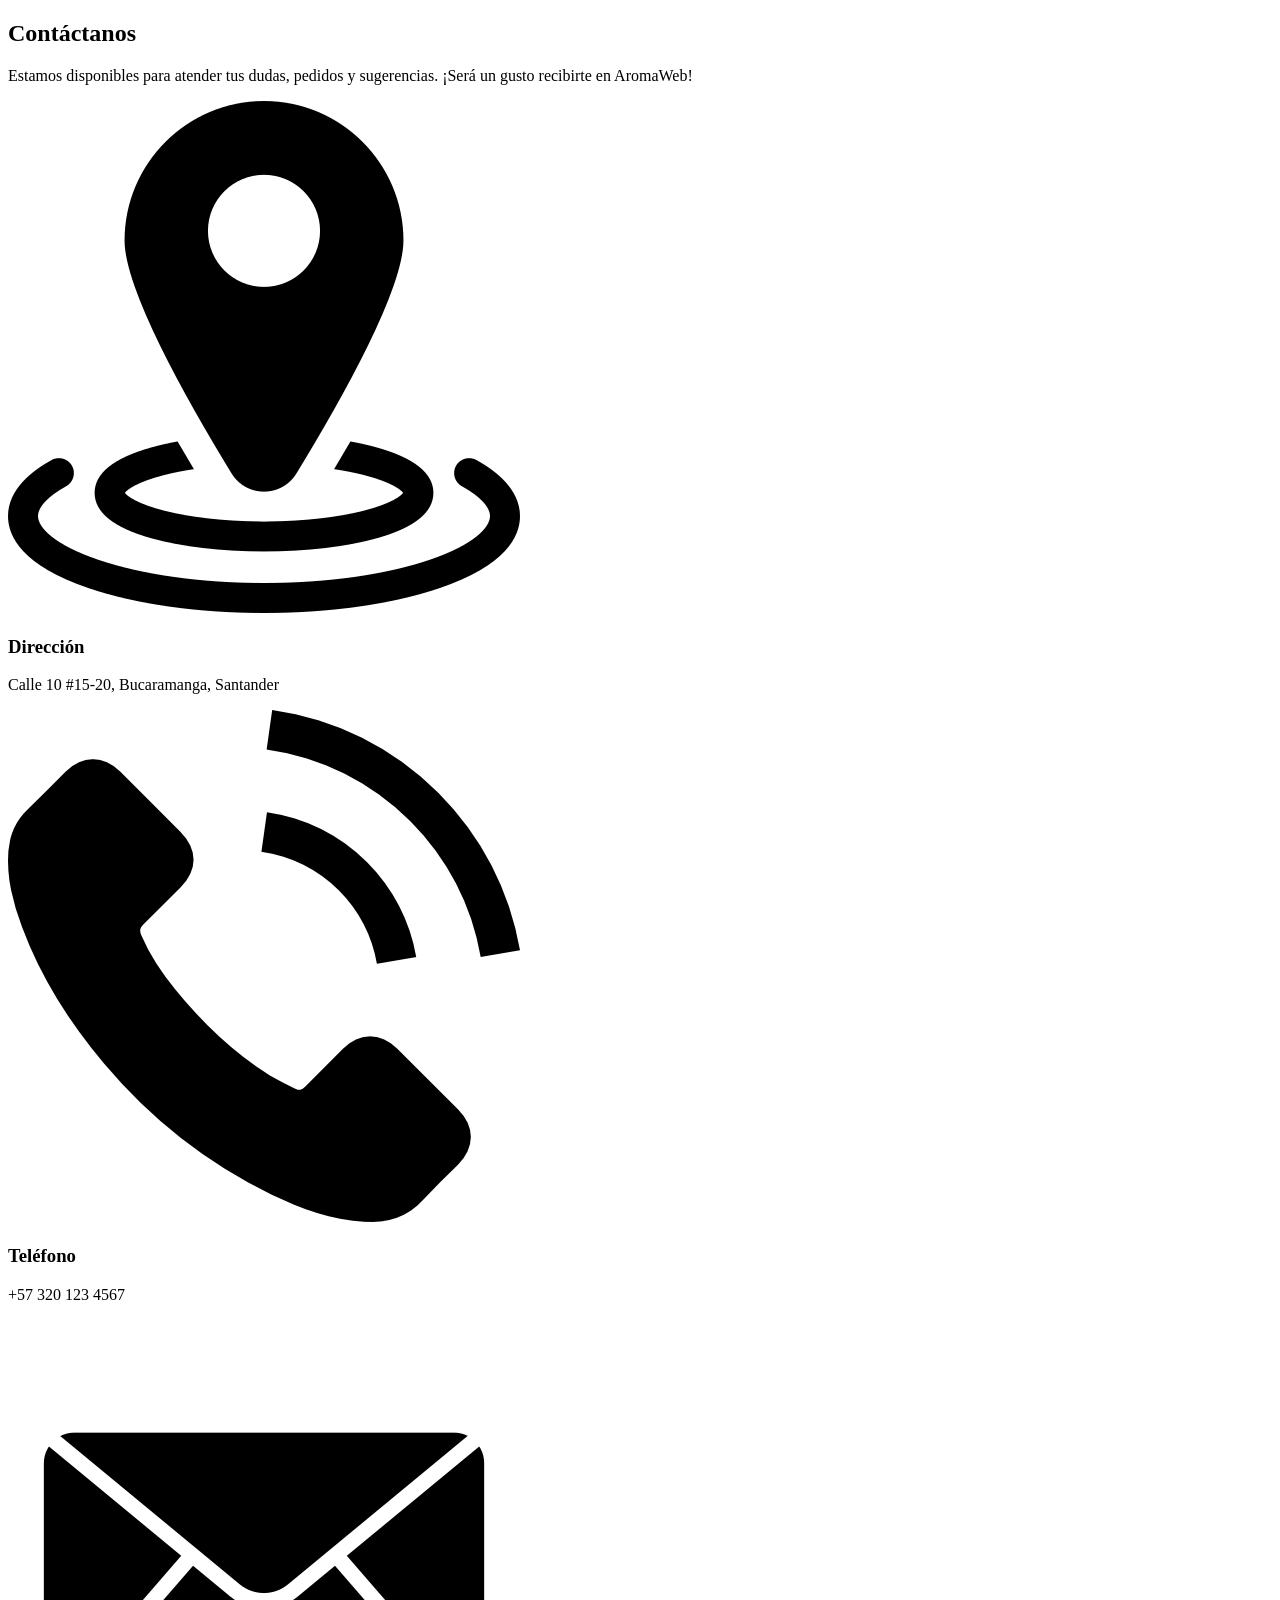
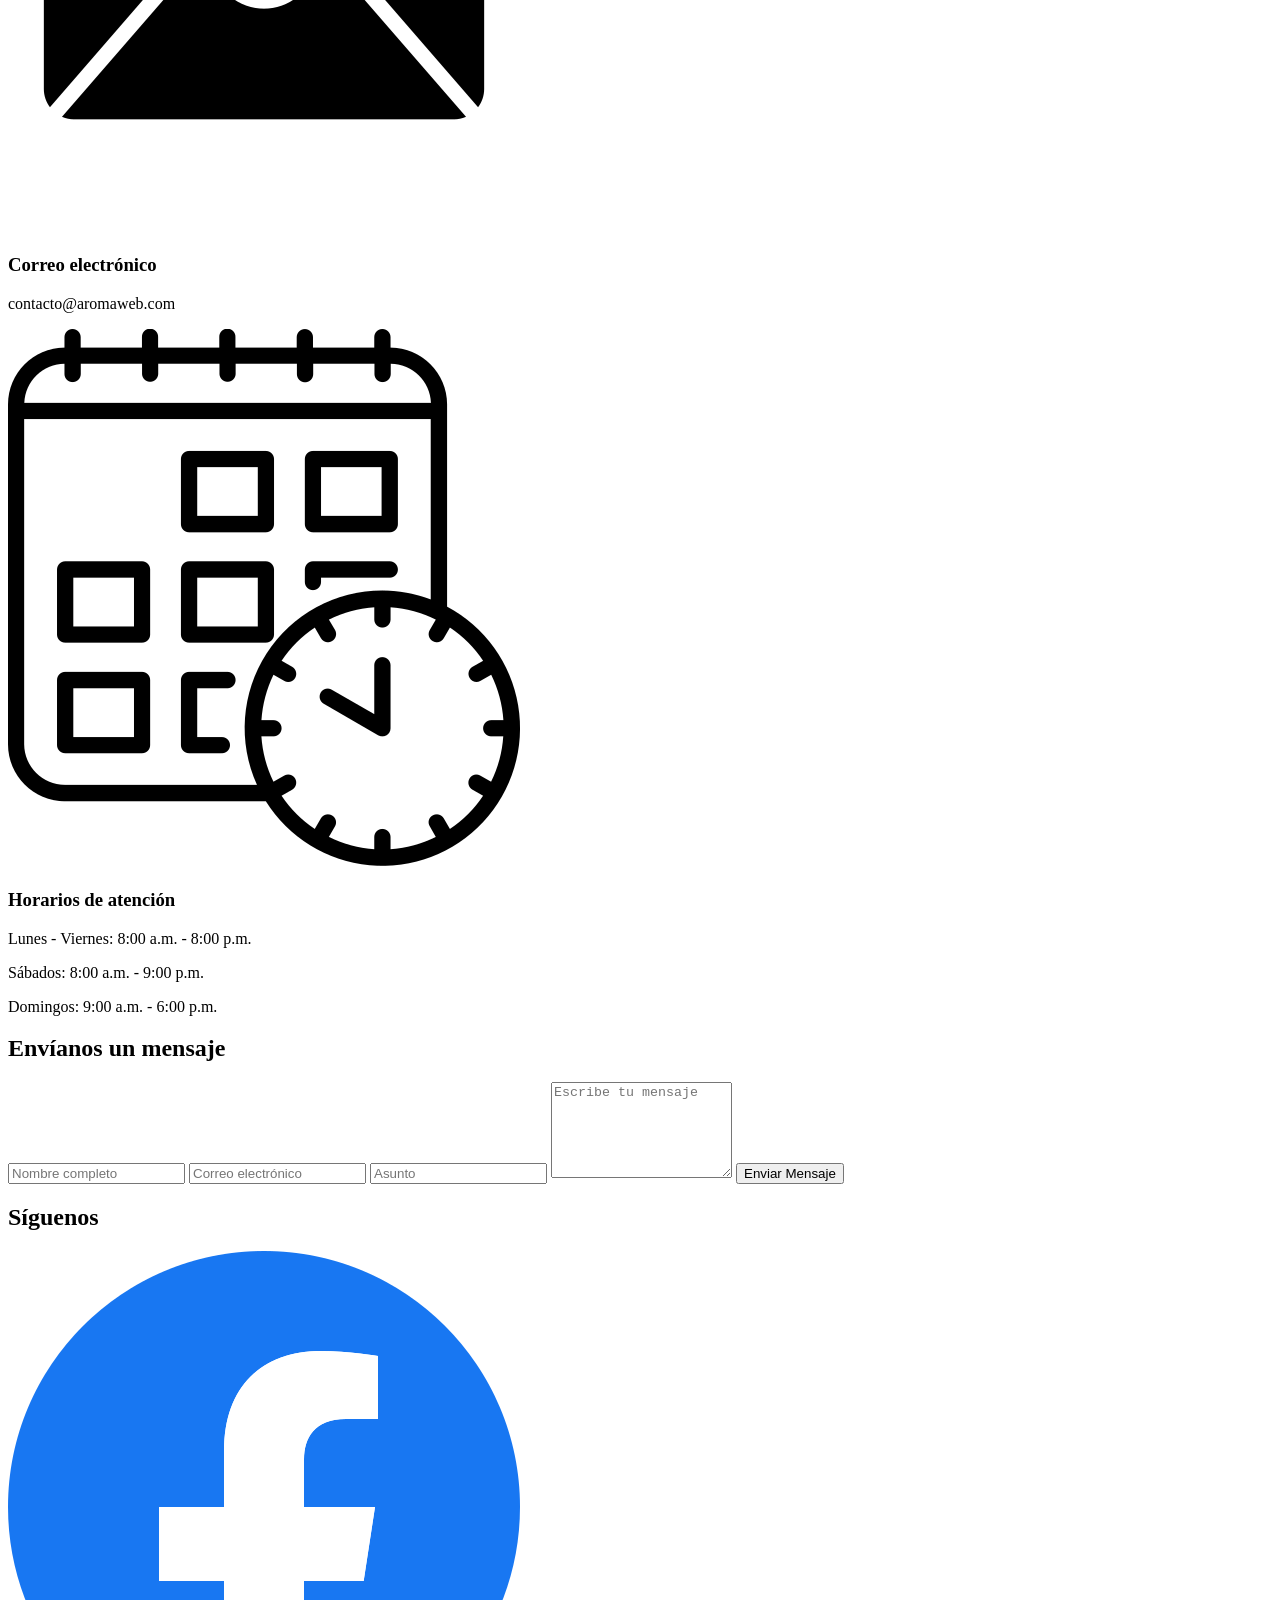
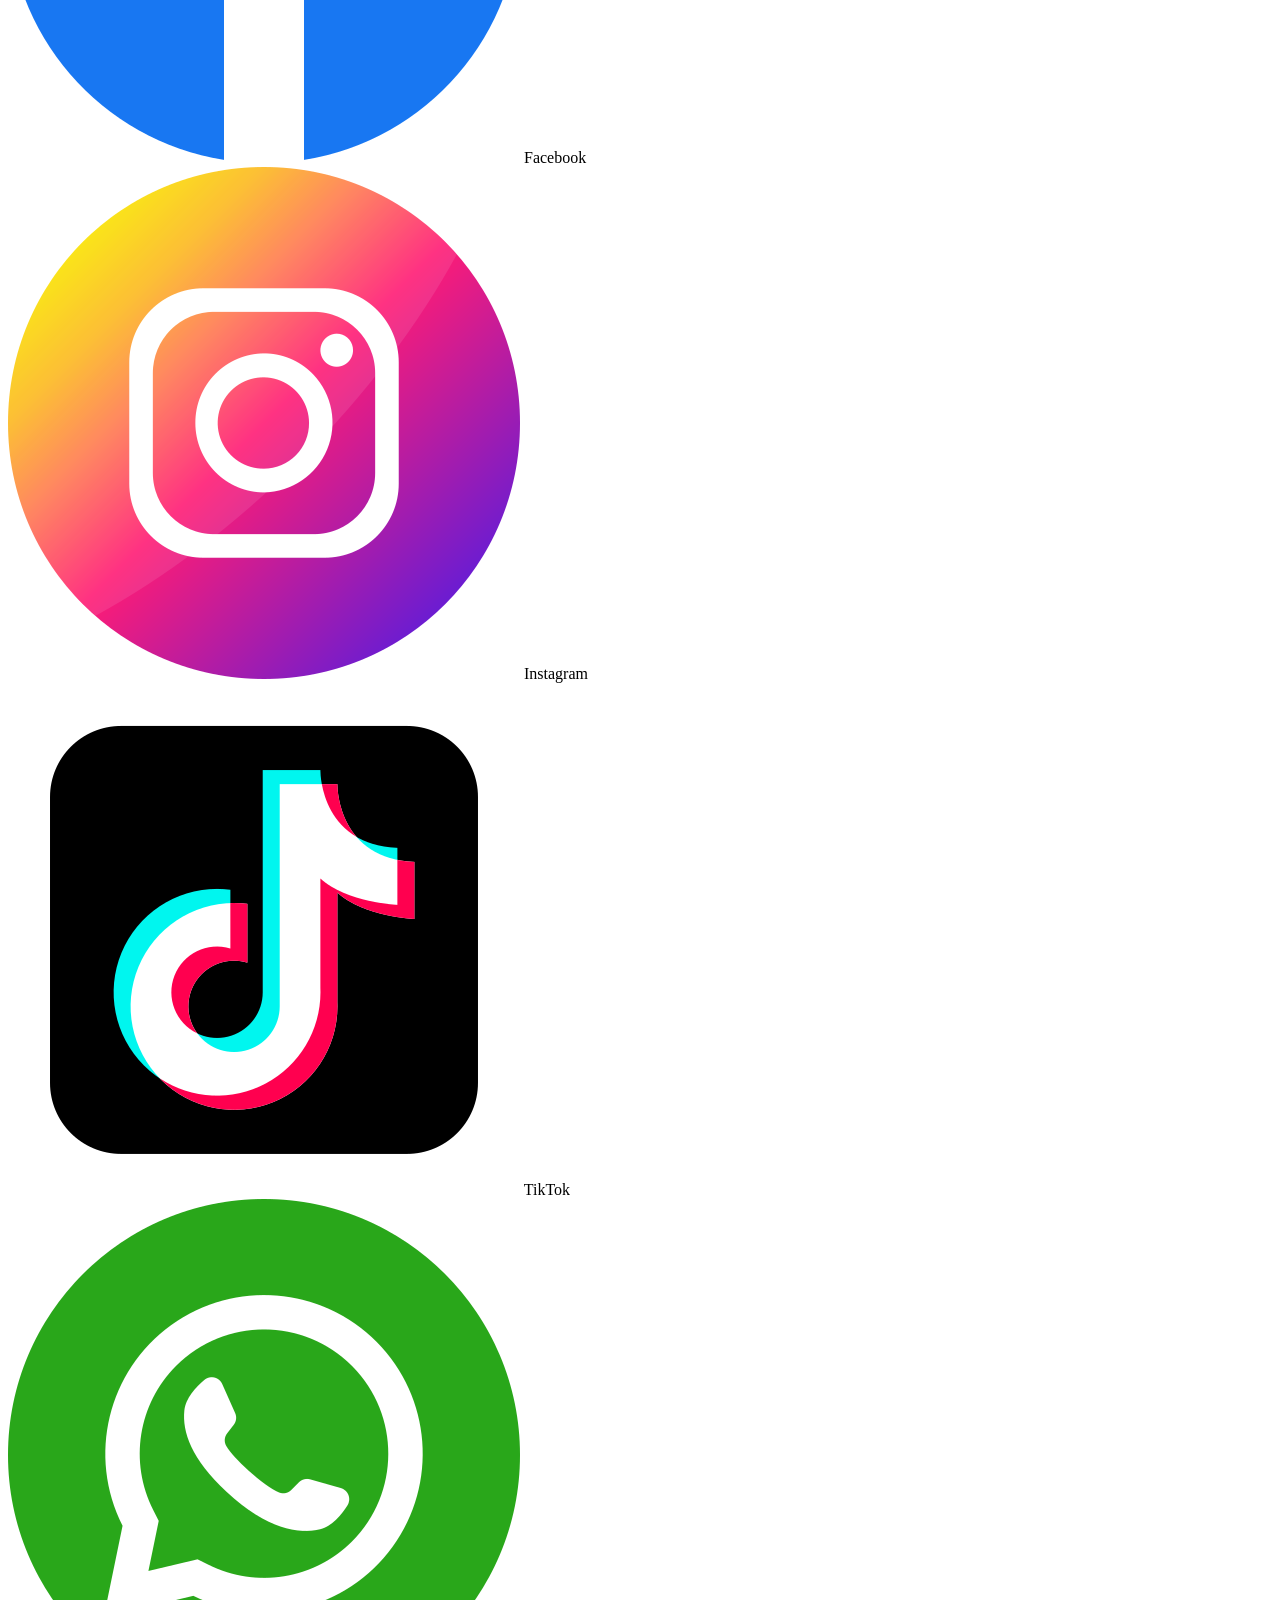
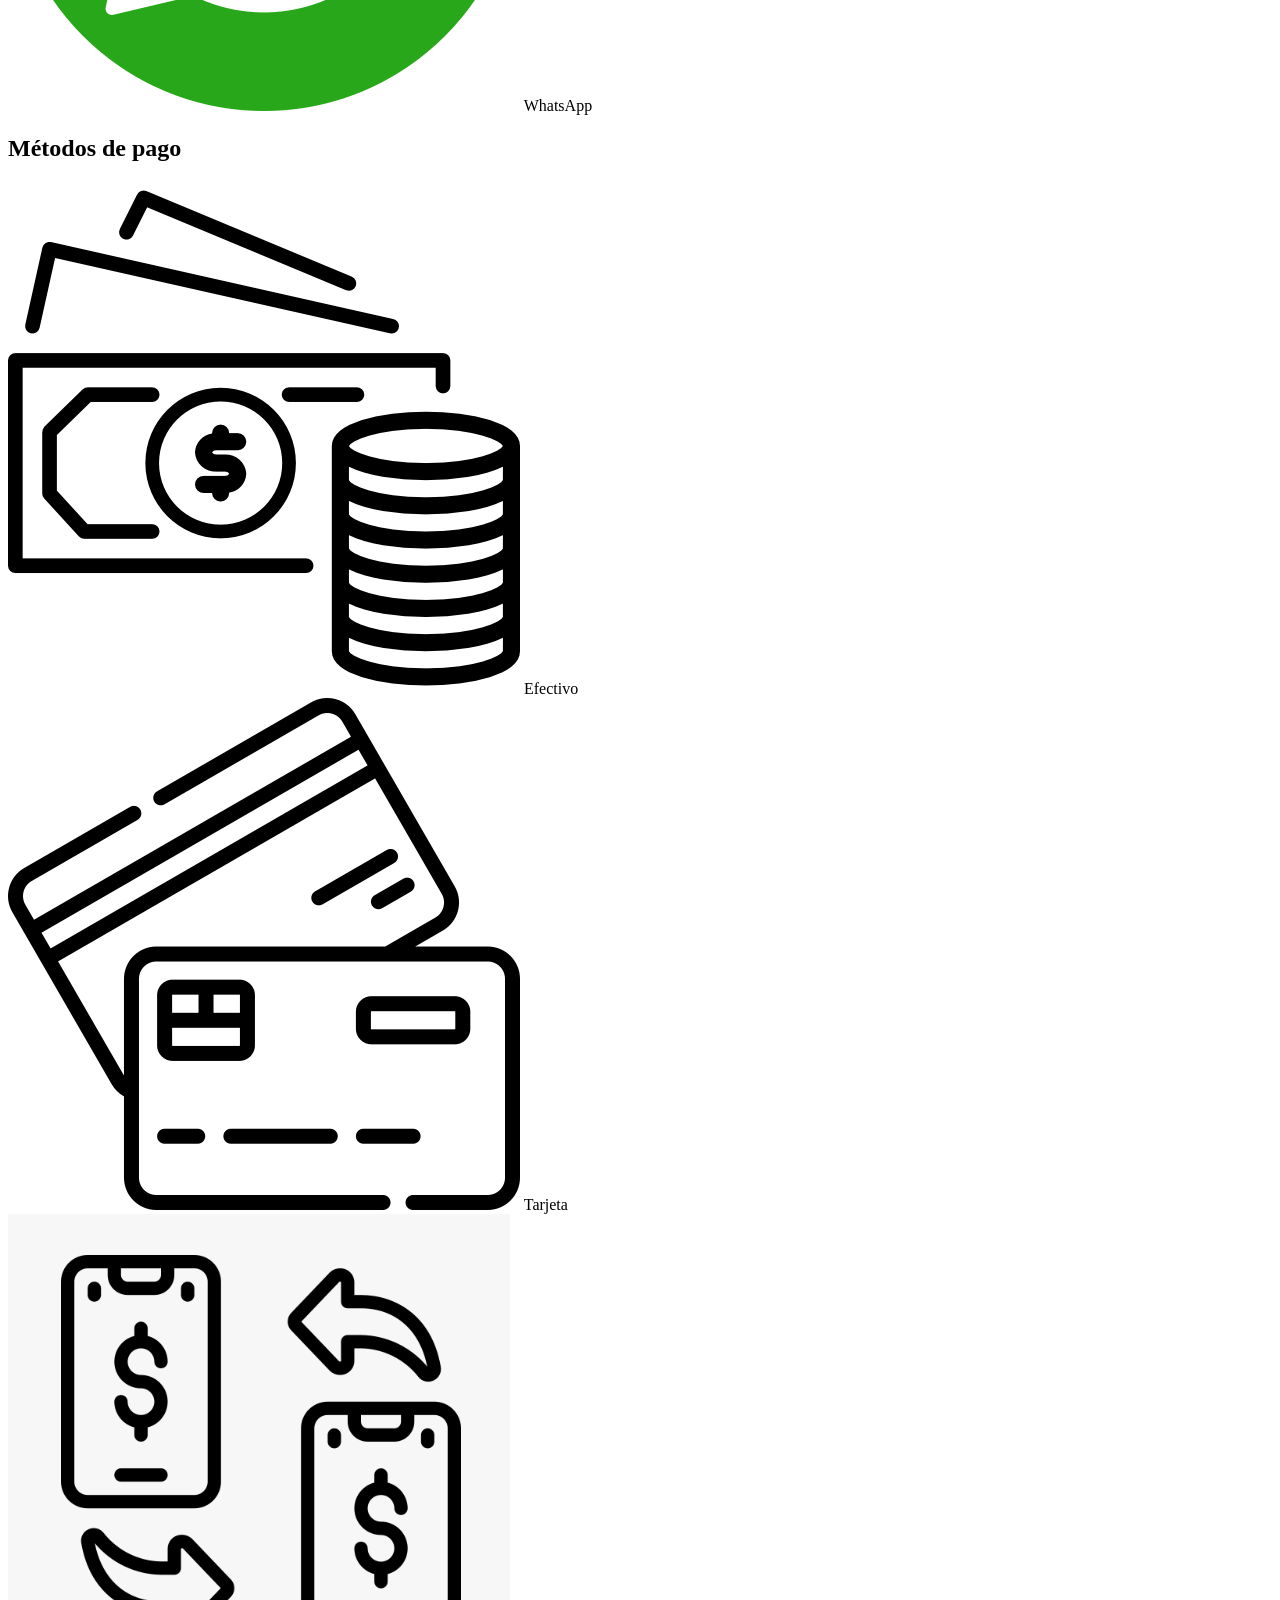
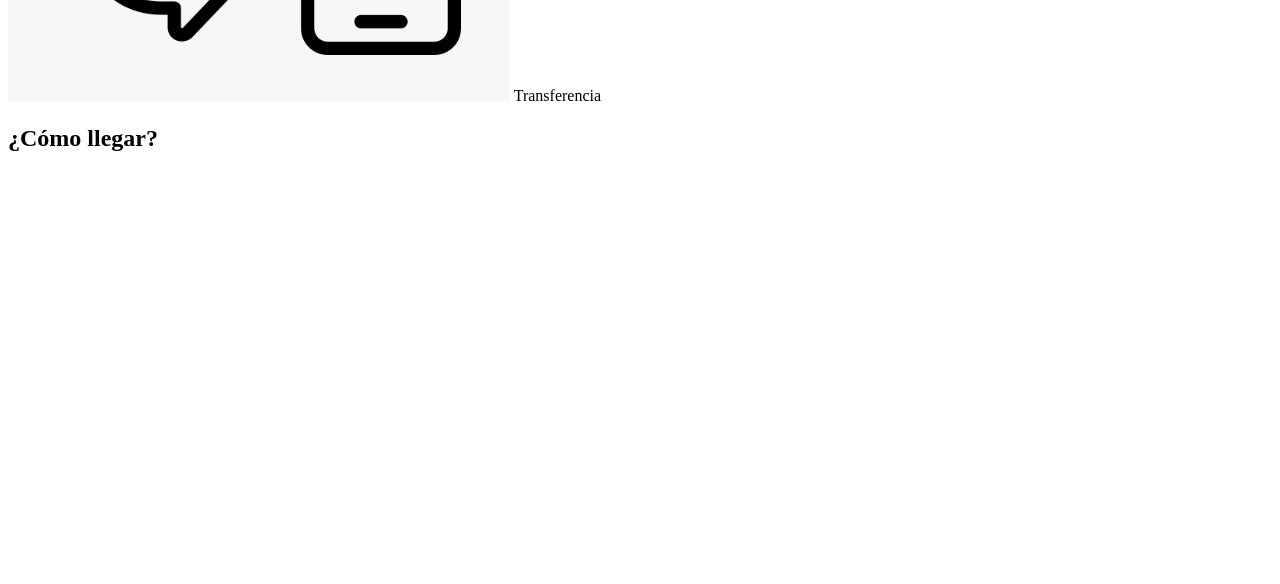
==== components/contactos.html @ 3e01d915 "Crear estructura HTML de la página de contactos" ====
<!DOCTYPE html>
<html lang="es">
<head>
    <meta charset="UTF-8">
    <meta name="viewport" content="width=device-width, initial-scale=1.0">
    <title>AromaWeb</title>
</head>
<body>
    <section class="contacto">

        <div class="titulo-contacto">
            <h1>Contáctanos</h1>
            <p>
                Estamos disponibles para atender tus dudas, pedidos y sugerencias.
                ¡Será un gusto recibirte en AromaWeb!
            </p>
        </div>

        <div class="contenedor-contacto">
            <div class="informacion">
                <div class="card-contacto">
                    <img src="../img/ubicacion.png" alt="Ubicación">
                    <div>
                        <h3>Dirección</h3>
                        <p>Calle 10 #15-20, Bucaramanga, Santander</p>
                    </div>
                </div>
                <div class="card-contacto">
                    <img src="../img/telefono.png" alt="Teléfono">
                    <div>
                        <h3>Teléfono</h3>
                        <p>+57 320 123 4567</p>
                    </div>
                </div>
                <div class="card-contacto">
                    <img src="../img/correo.png" alt="Correo">
                    <div>
                        <h3>Correo electrónico</h3>
                        <p>contacto@aromaweb.com</p>
                    </div>
                </div>
                <div class="card-contacto">
                    <img src="../img/horario.png" alt="Horario">

                    <div>
                        <h3>Horarios de atención</h3>
                        <p>Lunes - Viernes: 8:00 a.m. - 8:00 p.m.</p>
                        <p>Sábados: 8:00 a.m. - 9:00 p.m.</p>
                        <p>Domingos: 9:00 a.m. - 6:00 p.m.</p>
                    </div>
                </div>
            </div>
            <div class="formulario">
                <h2>Envíanos un mensaje</h2>
                <form>
                    <input type="text" placeholder="Nombre completo">
                    <input type="email" placeholder="Correo electrónico">
                    <input type="text" placeholder="Asunto">
                    <textarea rows="6" placeholder="Escribe tu mensaje"></textarea>
                    <button type="submit">Enviar Mensaje</button>
                </form>
            </div>
        </div>

    </section>

    <section class="extras">

        <div class="redes">
            <h2>Síguenos</h2>
            <div class="red-social">
                <img src="../img/facebook.png" alt="">
                <span>Facebook</span>
            </div>
            <div class="red-social">
                <img src="../img/instagram.png" alt="">
                <span>Instagram</span>
            </div>
            <div class="red-social">
                <img src="../img/tiktok.png" alt="">
                <span>TikTok</span>
            </div>

            <div class="red-social">
                <img src="../img/whatsapp.png" alt="">
                <span>WhatsApp</span>
            </div>
        </div>

        <div class="pagos">
            <h2>Métodos de pago</h2>
            <div class="metodo">
                <img src="../img/efectivo.png" alt="">
                <span>Efectivo</span>
            </div>
            <div class="metodo">
                <img src="../img/tarjeta.png" alt="">
                <span>Tarjeta</span>
            </div>
            <div class="metodo">
                <img src="../img/transferencia.png" alt="">
                <span>Transferencia</span>
            </div>
        </div>
    </section>

    <section class="mapa">
        <h2>¿Cómo llegar?</h2>
        <iframe
            src="https://www.google.com/maps/embed?pb="
            width="100%"
            height="400"
            style="border:0;"
            loading="lazy">
        </iframe>
    </section>
</body>
</html>
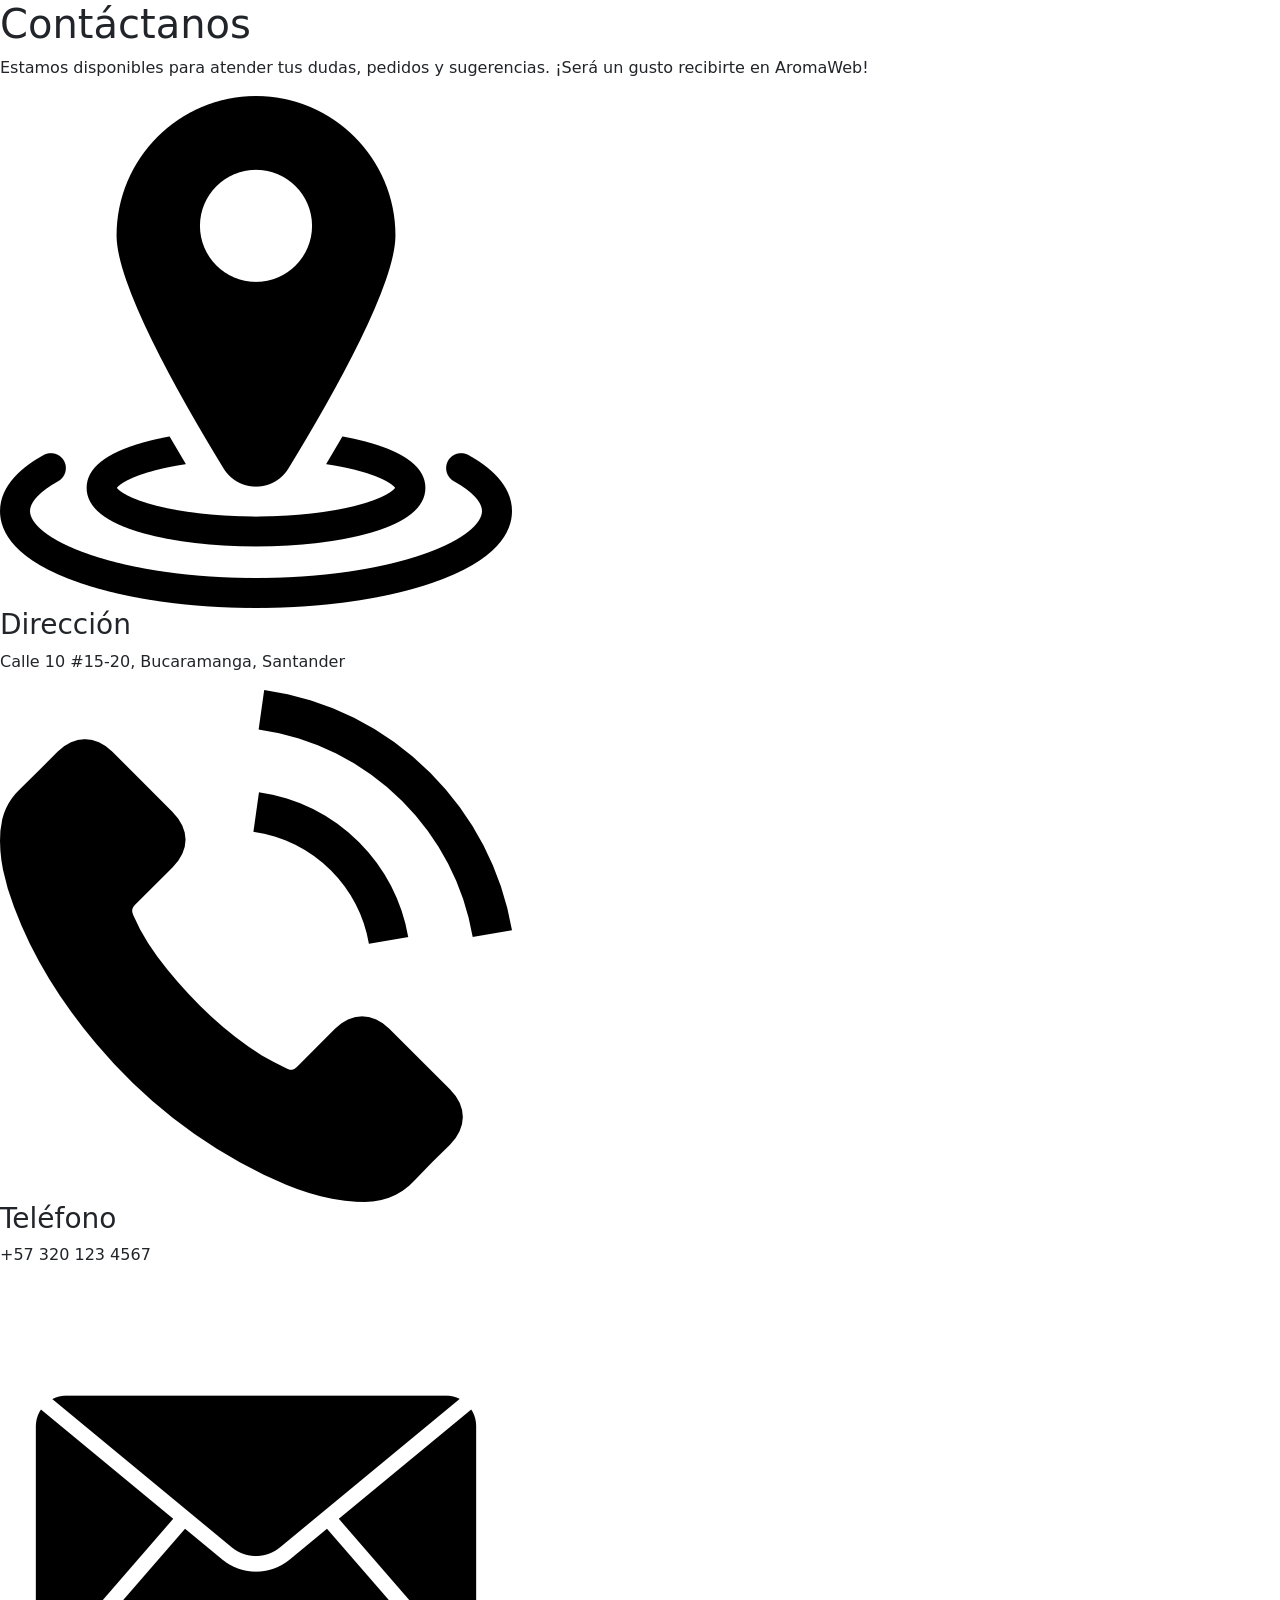
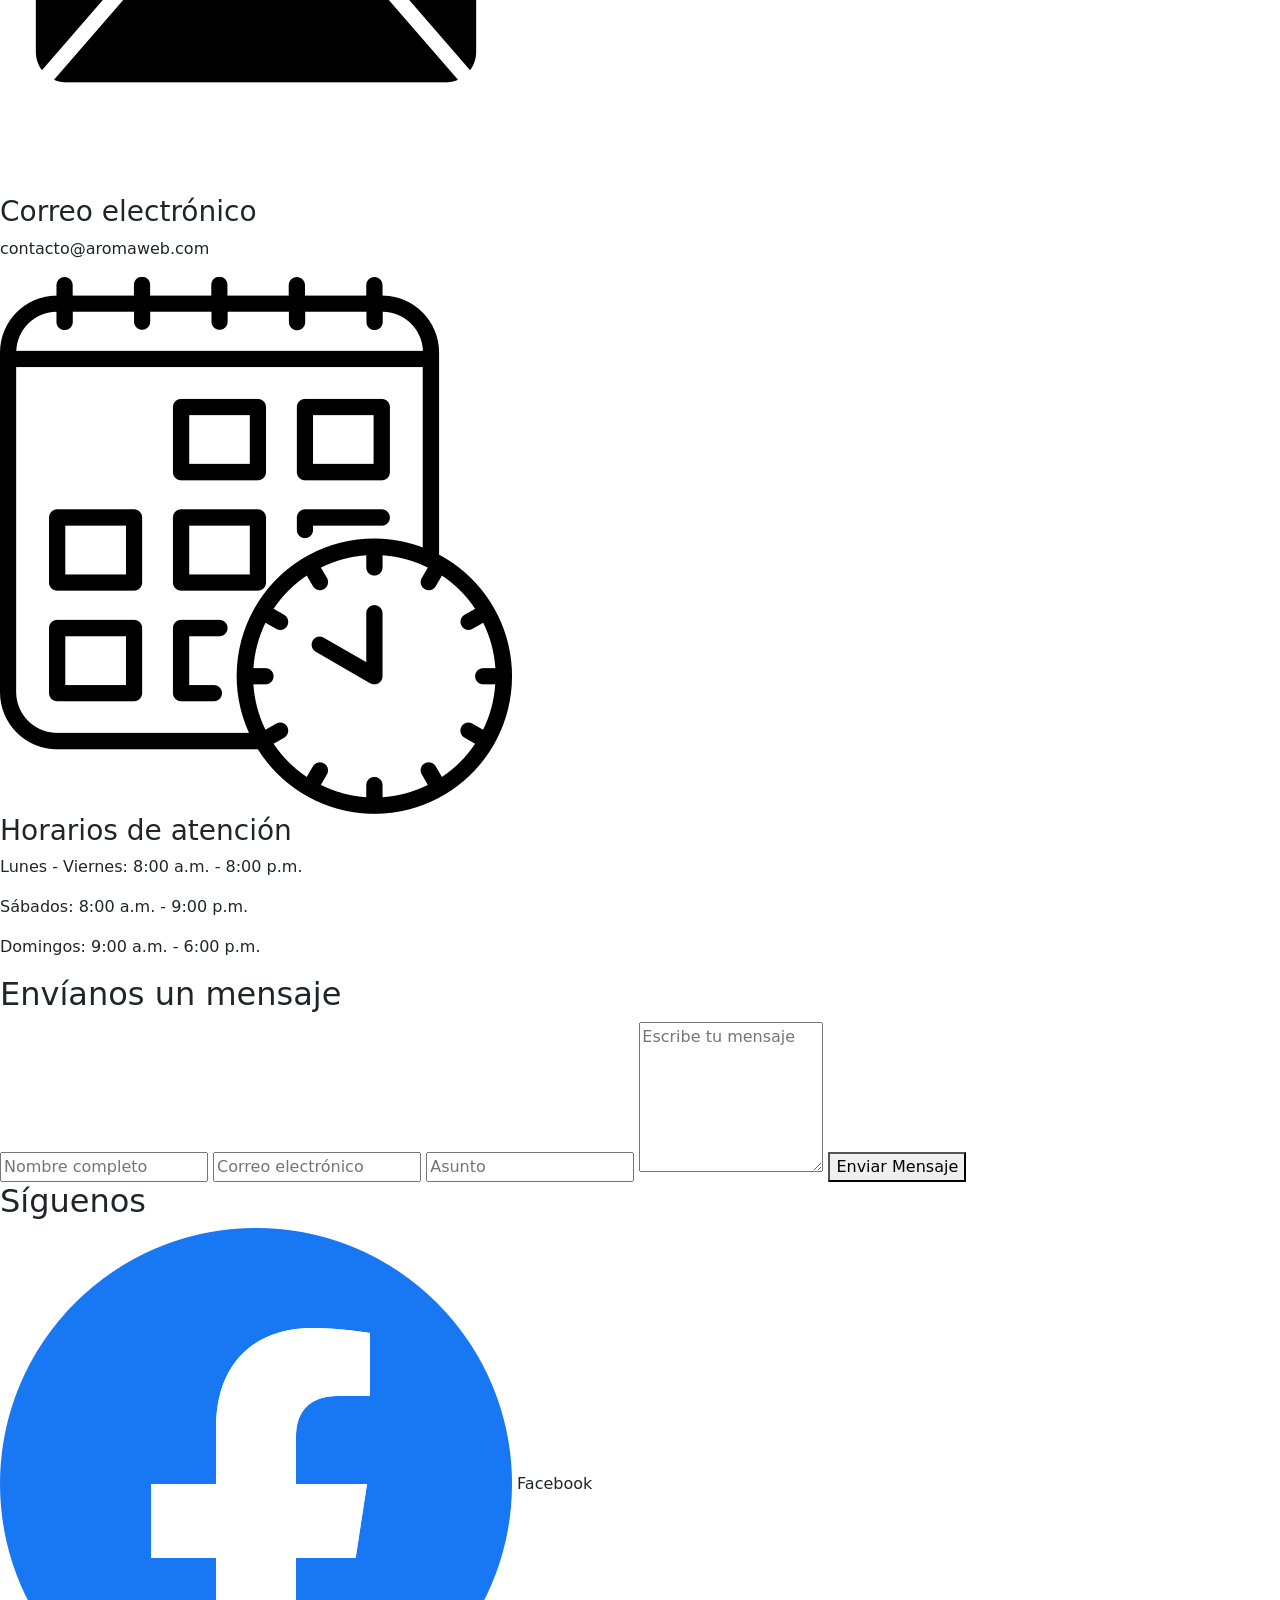
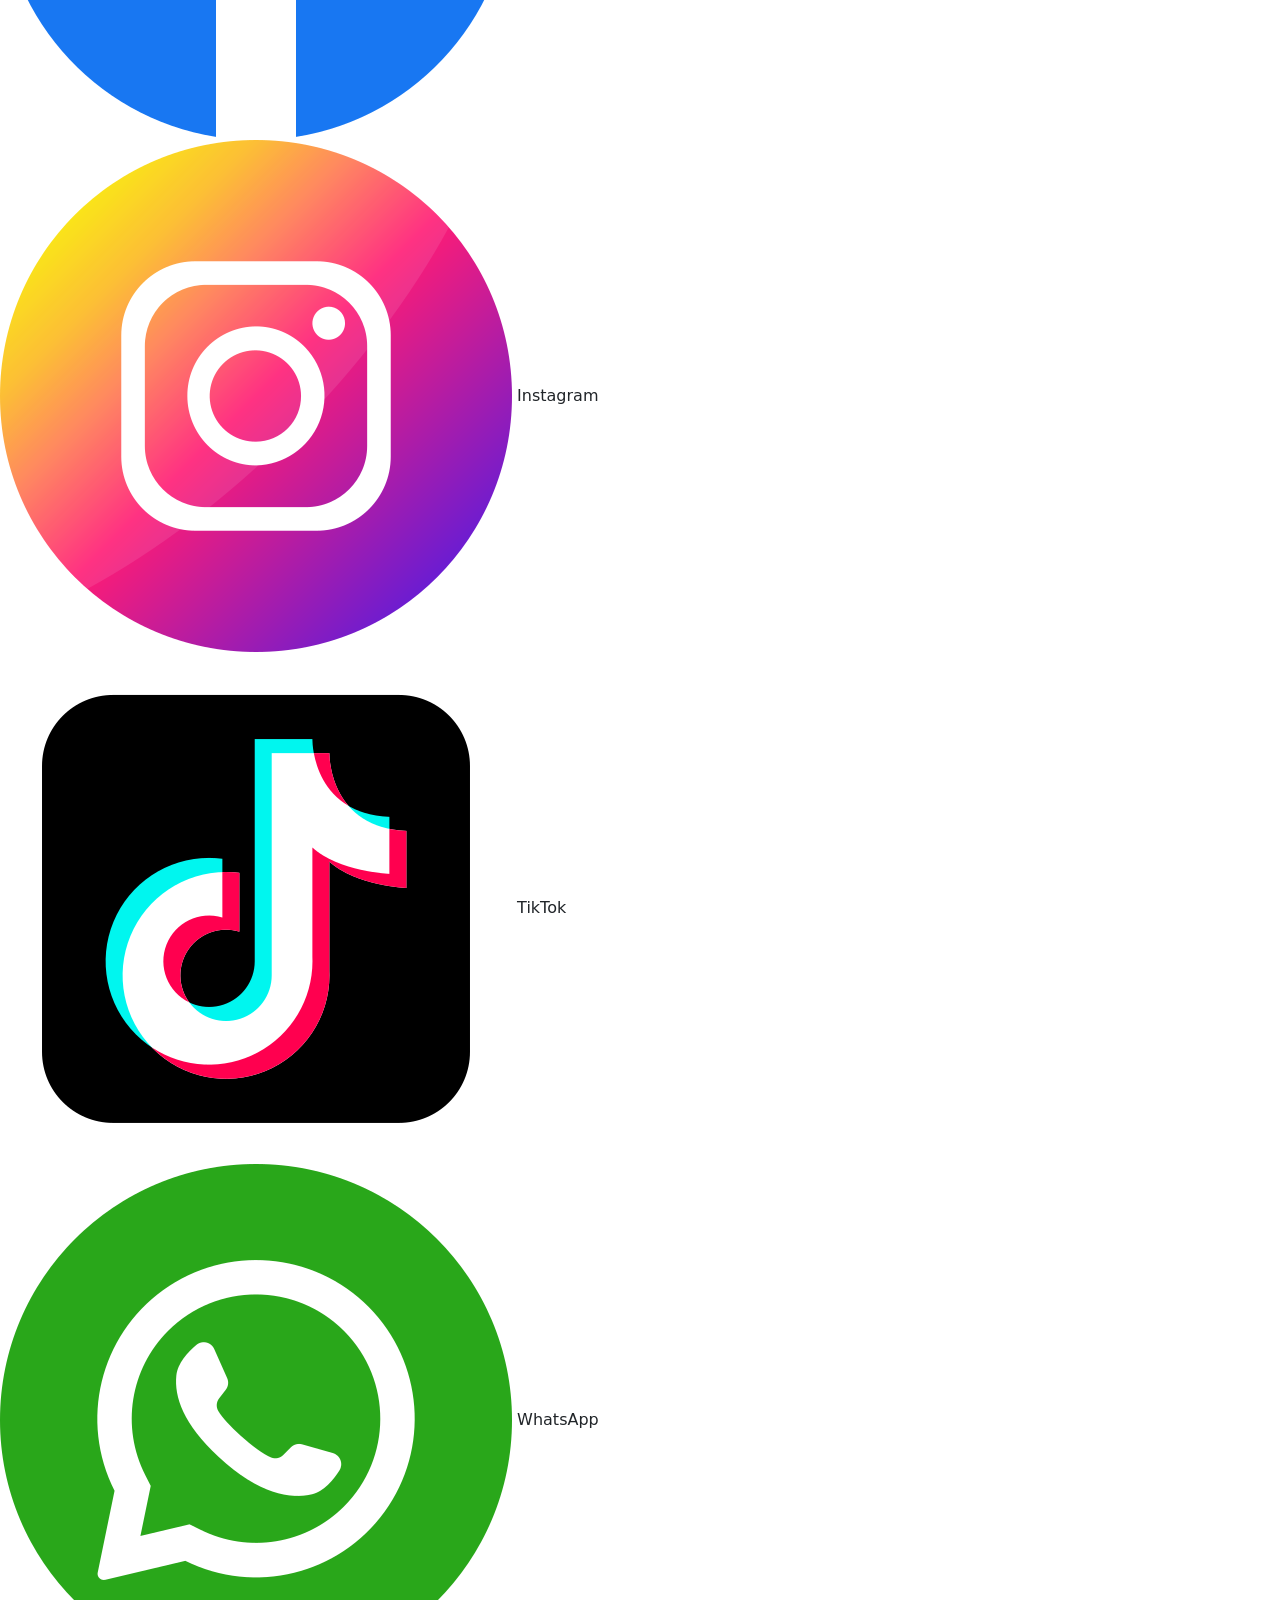
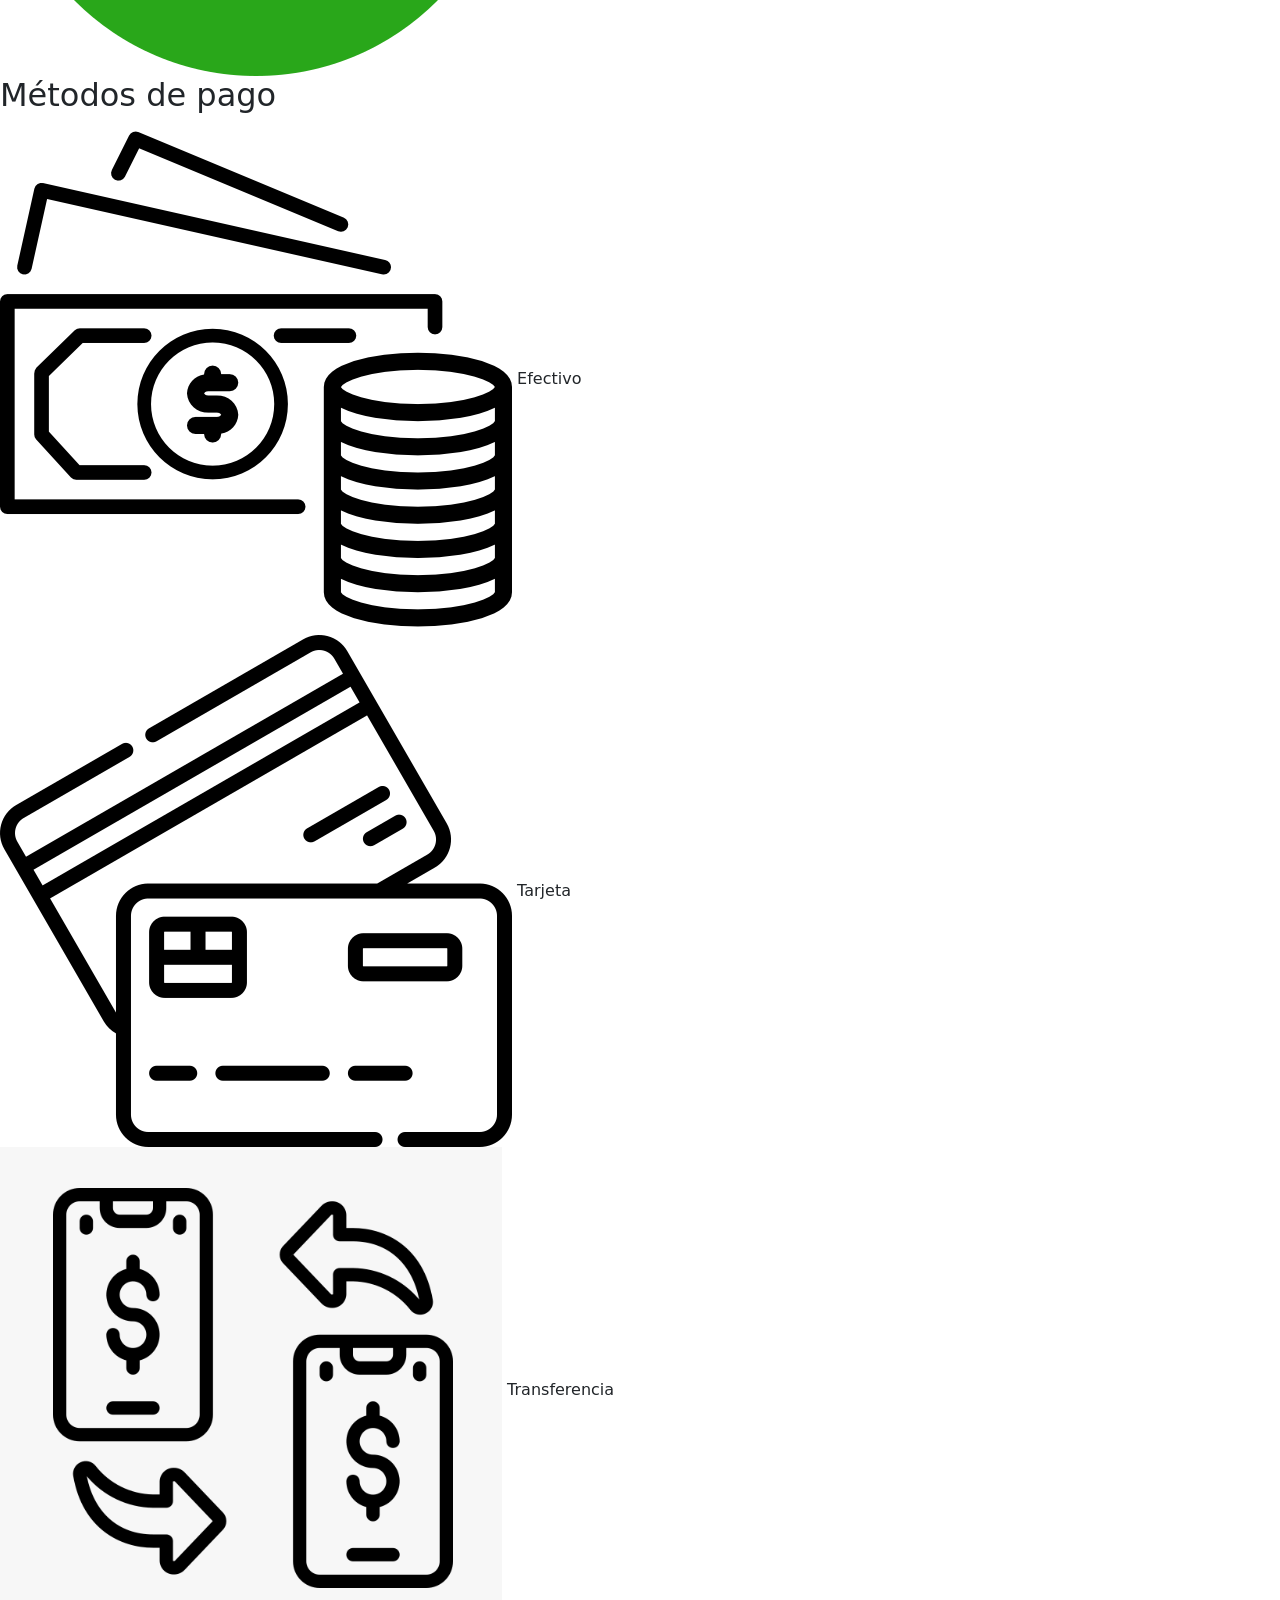
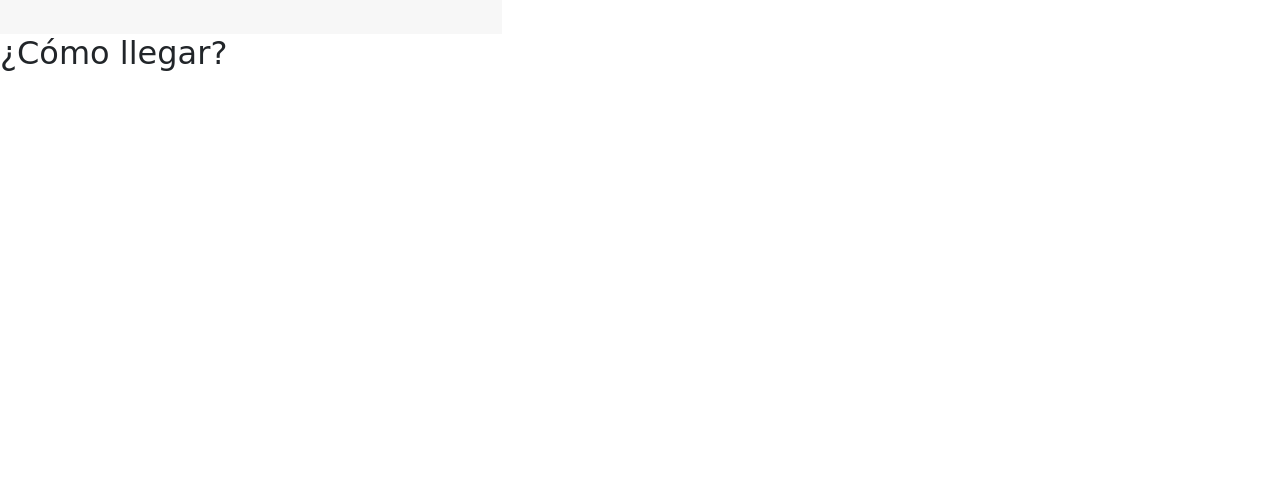
==== commit a95ace2e: "Enlazar Bootstrap y CSS con la página de contactos" ====
--- a/components/contactos.html
+++ b/components/contactos.html
@@ -4,6 +4,8 @@
     <meta charset="UTF-8">
     <meta name="viewport" content="width=device-width, initial-scale=1.0">
     <title>AromaWeb</title>
+    <link rel="stylesheet" href="../lib/bootstrap/css/bootstrap.min.css">
+    <link rel="stylesheet" href="../css/contactos.css">
 </head>
 <body>
     <section class="contacto">
@@ -114,5 +116,6 @@
             loading="lazy">
         </iframe>
     </section>
+    <script src="../lib/bootstrap/js/bootstrap.bundle.min.js"></script> 
 </body>
 </html>
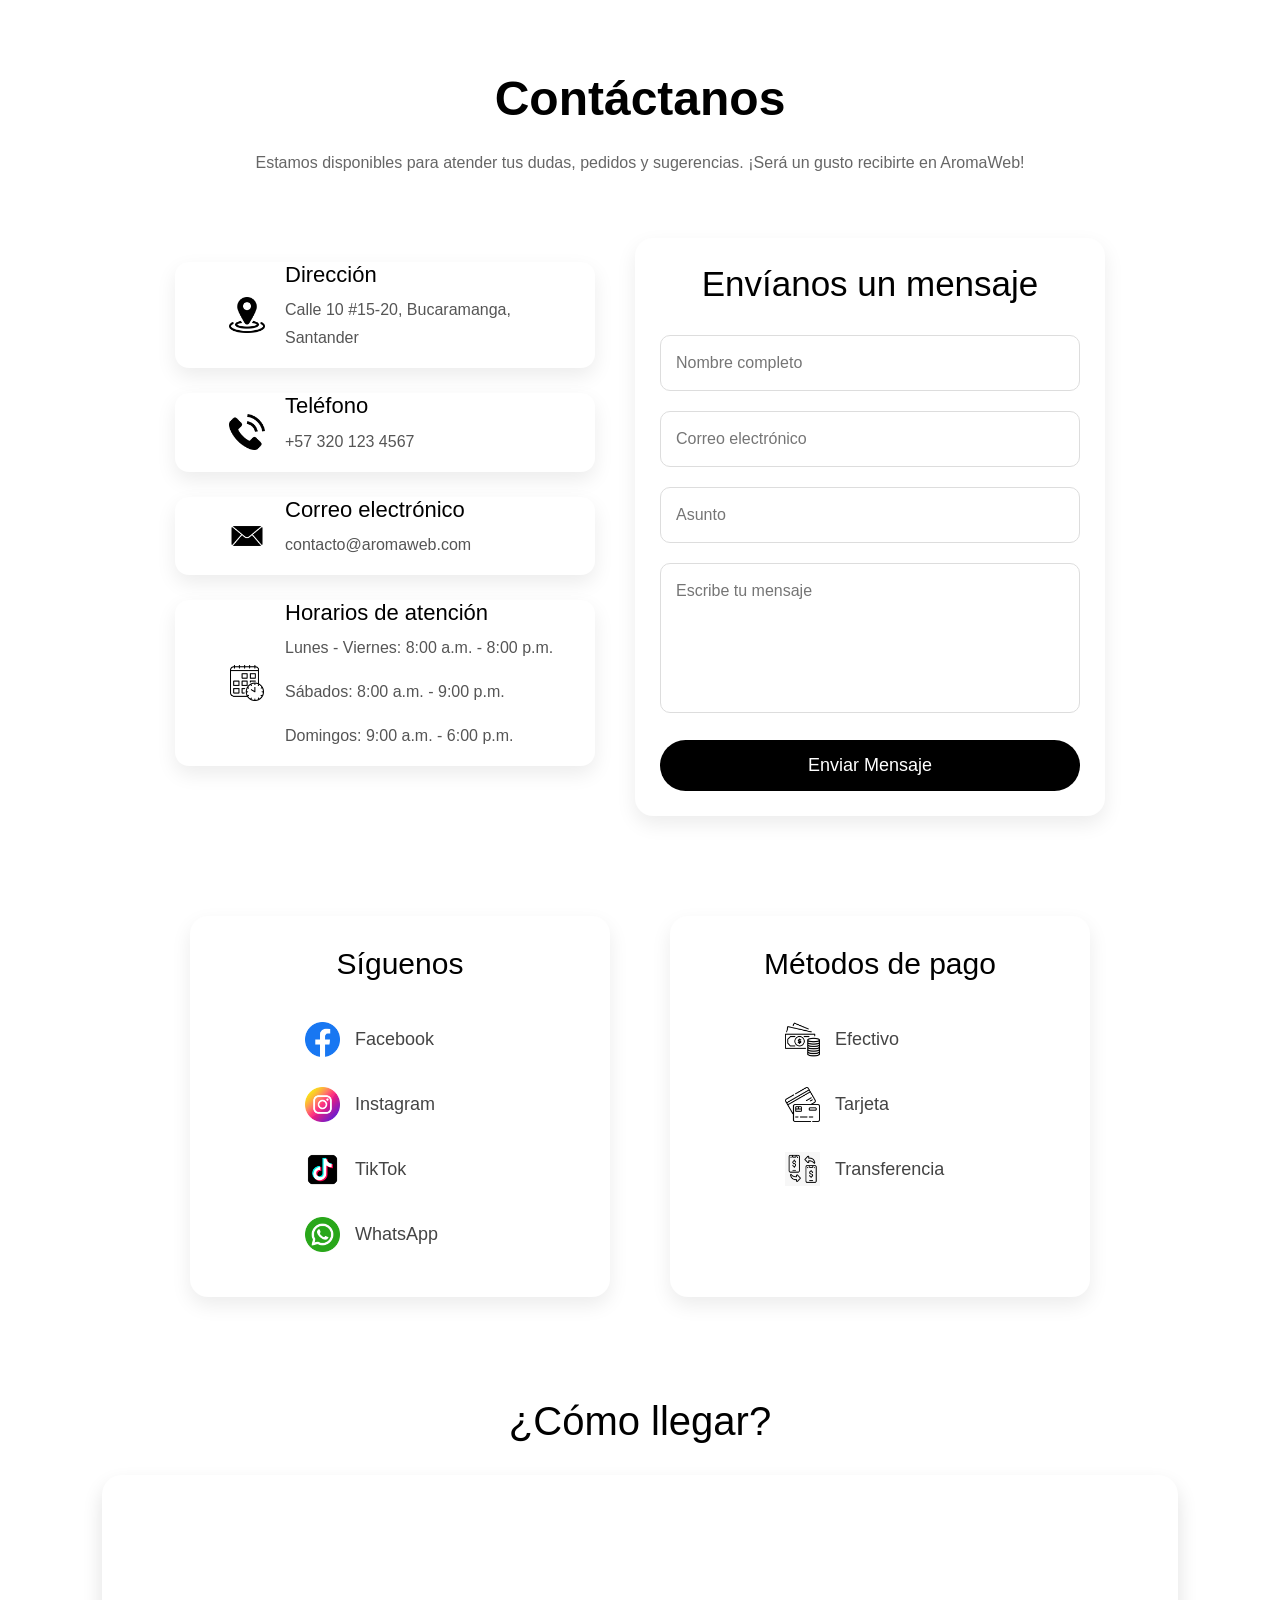
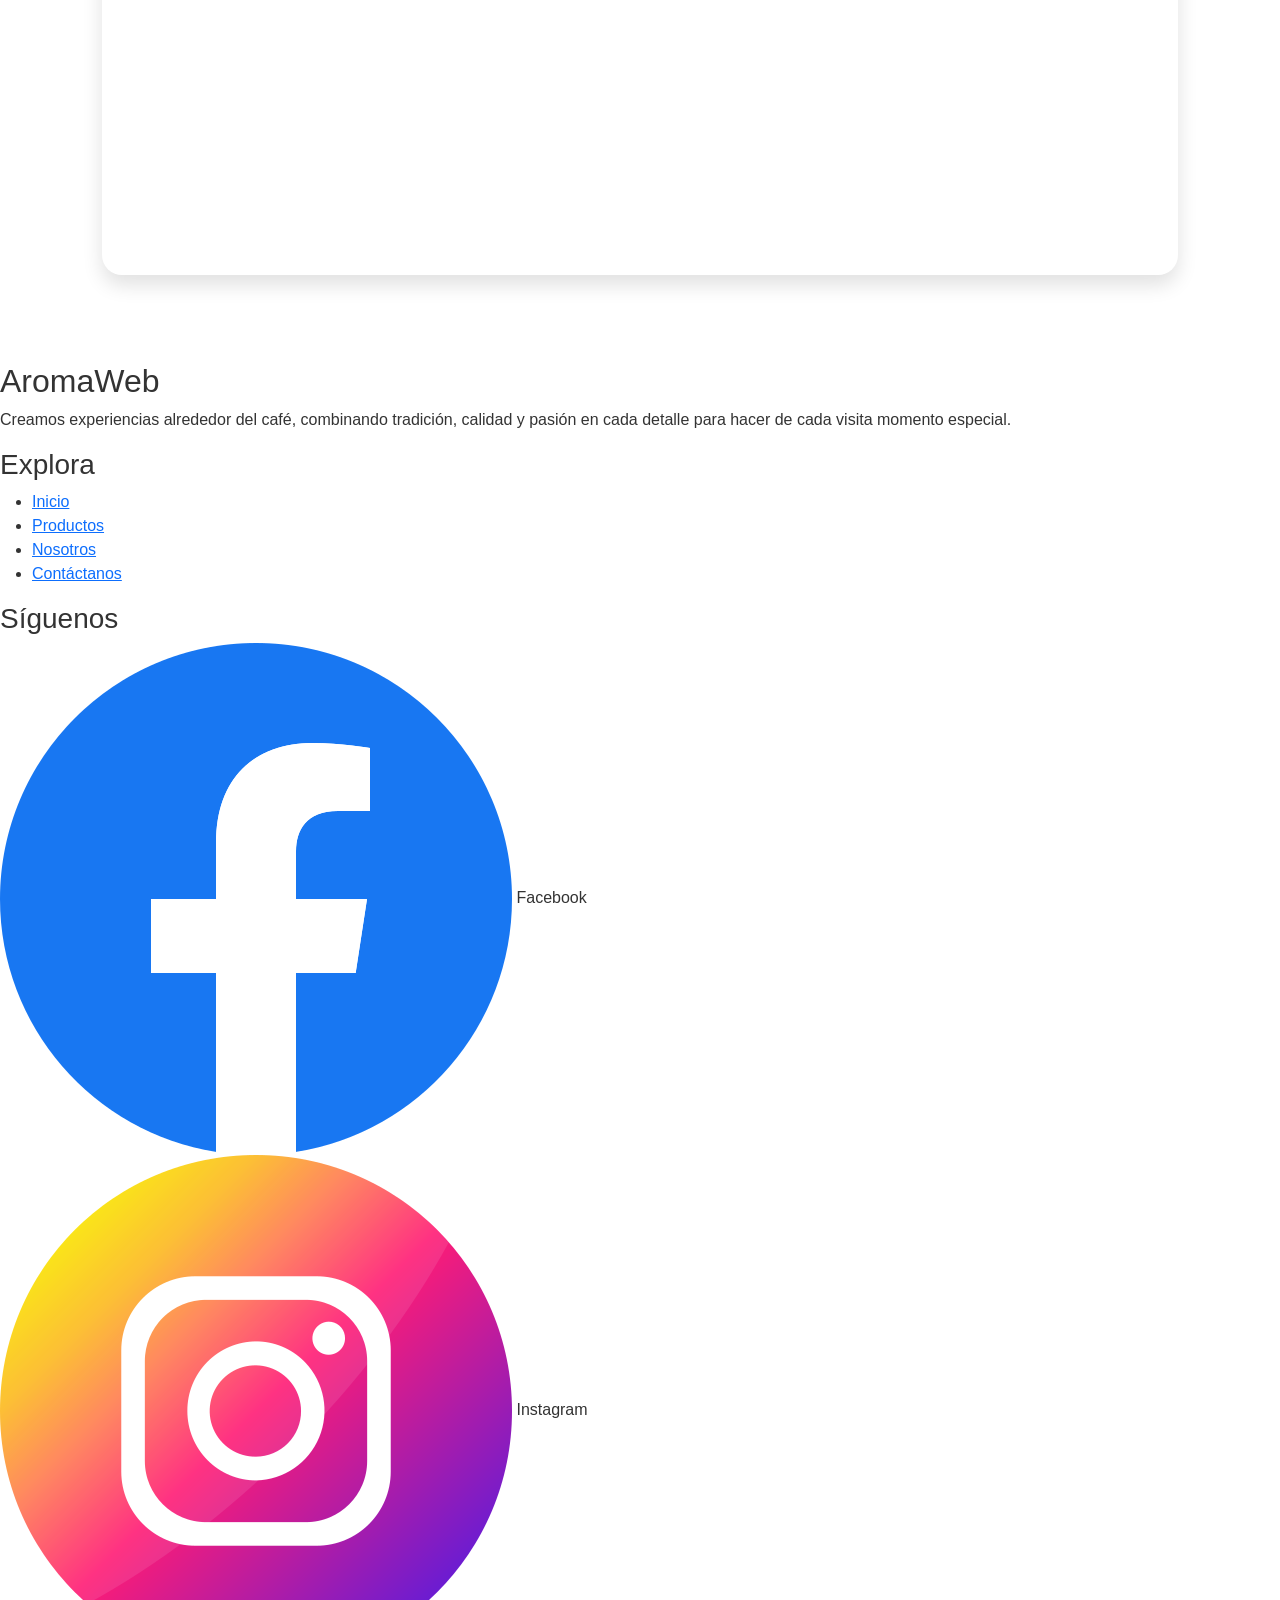
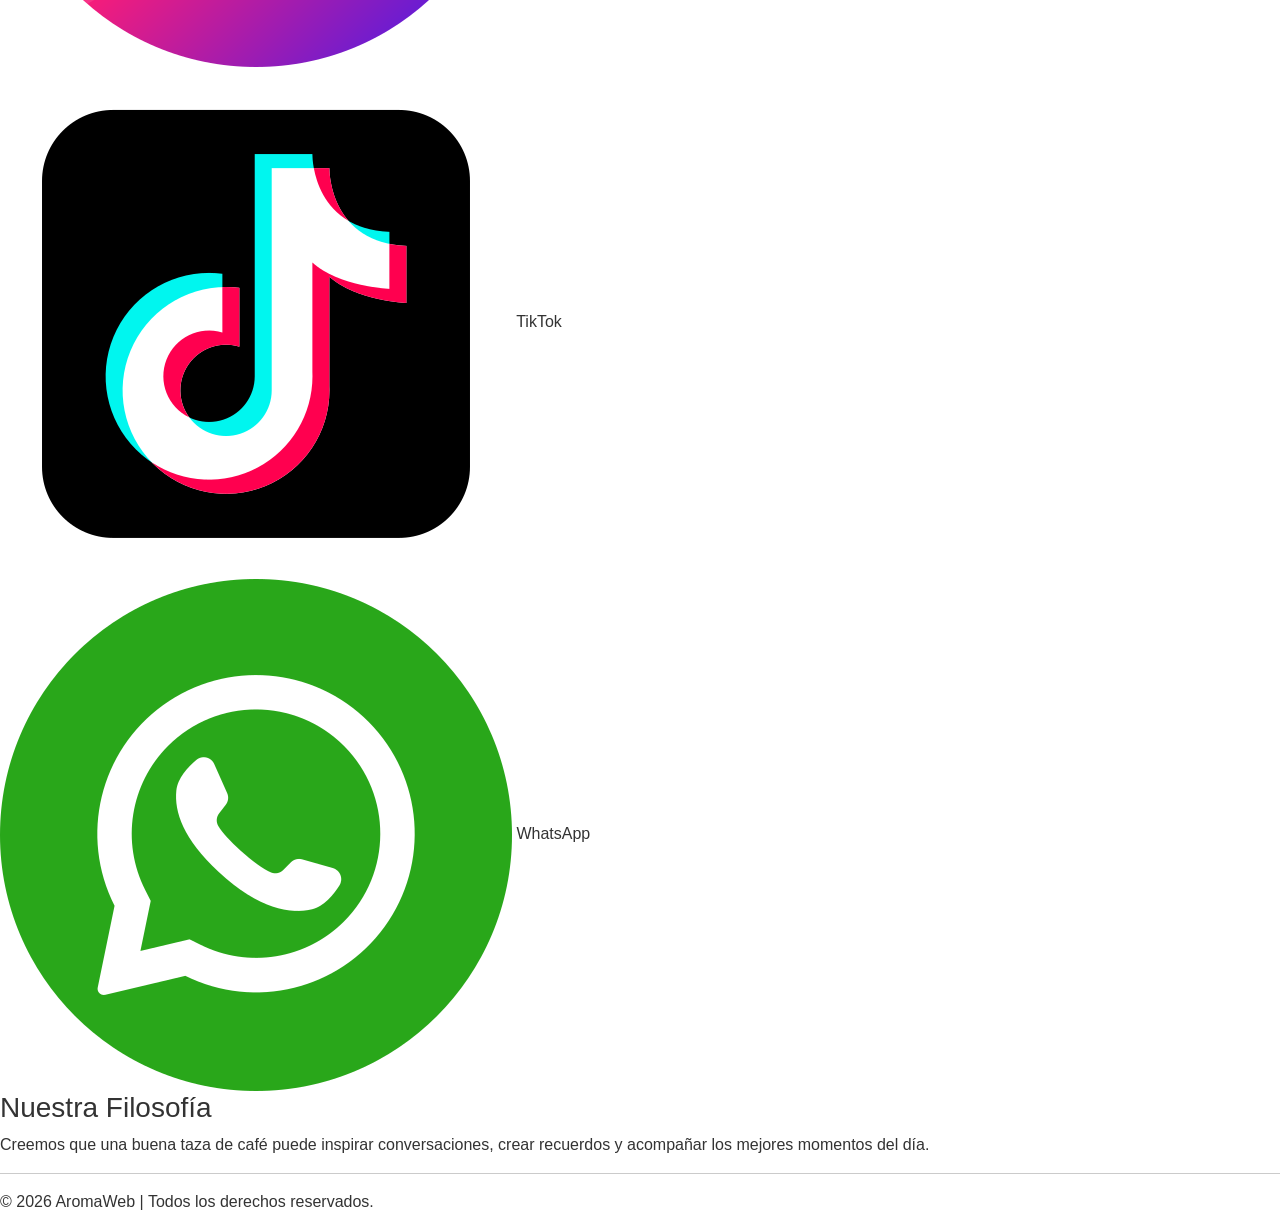
==== commit e2950a4c: "Conectar el footer.html y footer.js  con la página de contactos" ====
--- a/components/contactos.html
+++ b/components/contactos.html
@@ -116,6 +116,10 @@
             loading="lazy">
         </iframe>
     </section>
+    
+    <div id="footer"></div>
+    <script src="../js/footer.js"></script>
+
     <script src="../lib/bootstrap/js/bootstrap.bundle.min.js"></script> 
 </body>
 </html>
--- a/css/contactos.css
+++ b/css/contactos.css
@@ -0,0 +1,217 @@
+*{
+    margin: 0;
+    padding: 0;
+    box-sizing: border-box;
+    font-family: Arial, Helvetica, sans-serif;
+}
+
+body{
+    background: #ffff;
+    color: #333;
+}
+
+.contacto{
+    width: 100%;
+    max-width: 1200px;
+    margin: 0 auto;
+    padding: 70px 20px;
+}
+
+.titulo-contacto{
+    text-align: center;
+    margin-bottom: 60px;
+}
+
+.titulo-contacto h1{
+    font-size: 48px;
+    color: #000000;
+    margin-bottom: 20px;
+    font-weight: bold;
+}
+
+.titulo-contacto p{
+    width: 70%;
+    margin: auto;
+    font-size: 16px;
+    max-width: 800px;
+    color: #666;
+    line-height: 30px;
+}
+
+.contenedor-contacto{
+    display: flex;
+    justify-content: center;
+    align-items: center;
+    gap: 40px;
+    flex-wrap: wrap;
+}
+
+.informacion{
+    width: 420px;
+}
+
+.card-contacto{
+    display: grid;
+    grid-template-columns: 60px auto;
+    justify-content: center;
+    align-items: center;
+    column-gap: 20px;
+    background: #fff;
+    padding: 14px 18 px;
+    margin-bottom: 25px;
+    border-radius: 14px;
+    box-shadow: 0 8px 20px rgba(0,0,0,.08);
+    transition: .4s;
+}
+
+.card-contacto:hover{
+    transform: translateY(-8px);
+    box-shadow: 0 15px 30px rgba(0,0,0,.15);
+}
+
+.card-contacto img{
+    width: 36px;
+    height: 36px;
+    object-fit: contain;
+    justify-self: end;
+}
+
+.card-contacto div{
+    width: 280px;
+}
+
+.card-contacto h3{
+    color: #000000;
+    margin-bottom: 8px;
+    font-size: 22px;
+}
+
+.card-contacto p{
+    color: #555;
+    line-height: 28px;
+}
+
+.formulario{
+    width: 470px;
+    background: #fff;
+    padding: 25px;
+    border-radius: 18px;
+    box-shadow: 0 8px 20px rgba(0,0,0,.08);
+}
+
+.formulario form{
+    width: 100%;
+    margin: auto;
+}
+
+.formulario h2{
+    text-align: center;
+    color: #000000;
+    margin-bottom: 30px;
+    font-size: 35px;
+}
+
+.formulario input, .formulario textarea{
+    width: 100%;
+    padding: 15px;
+    margin-bottom: 20px;
+    border: 1px solid #ddd;
+    border-radius: 10px;
+    font-size: 16px;
+    outline: none;
+    transition: .3s;
+}
+
+.formulario input:focus, .formulario textarea:focus{
+    border: 1px solid #000000;
+}
+
+.formulario textarea{
+    resize: none;
+    height: 150px;
+}
+
+.formulario button{
+    width: 100%;
+    padding: 12px;
+    border: none;
+    border-radius: 30px;
+    background: #000000;
+    color: white;
+    font-size: 18px;
+    cursor: pointer;
+    transition: .4s;
+}
+
+.formulario button:hover{
+    background: #000000;
+}
+
+.extras{
+    width: 100%;
+    padding: 30px 8% 80px;
+    display: flex;
+    justify-content: center;
+    gap: 60px;
+    flex-wrap: wrap;
+}
+
+.redes, .pagos{
+    width: 420px;
+    background: white;
+    padding: 30px;
+    border-radius: 18px;
+    box-shadow: 0 8px 20px rgba(0,0,0,.08);
+}
+
+.redes h2, .pagos h2{
+    text-align: center;
+    color: #000000;
+    margin-bottom: 25px;
+    font-size: 30px;
+}
+
+.red-social, .metodo{
+    display: grid;
+    grid-template-columns: 45px auto;
+    justify-content: center;
+    align-items: center;
+    column-gap: 15px;
+    padding: 15px 0;
+    transition: .3s;
+}
+
+.red-social:hover, .metodo:hover{
+    transform: scale(1.05);
+}
+
+.red-social img, .metodo img{
+    width: 35px;
+    height: 35px;
+    object-fit: contain;
+    justify-self: end;
+}
+
+.red-social span, .metodo span{
+    width: 150px;
+    text-align: left;
+    font-size: 18px;
+    color: #444;
+}
+
+.mapa{
+    padding: 20px 8% 80px;
+}
+
+.mapa h2{
+    text-align: center;
+    color: #000000;
+    font-size: 40px;
+    margin-bottom: 30px;
+}
+
+.mapa iframe{
+    width: 100%;
+    border-radius: 20px;
+    box-shadow: 0 10px 20px rgba(0,0,0,.12);
+}
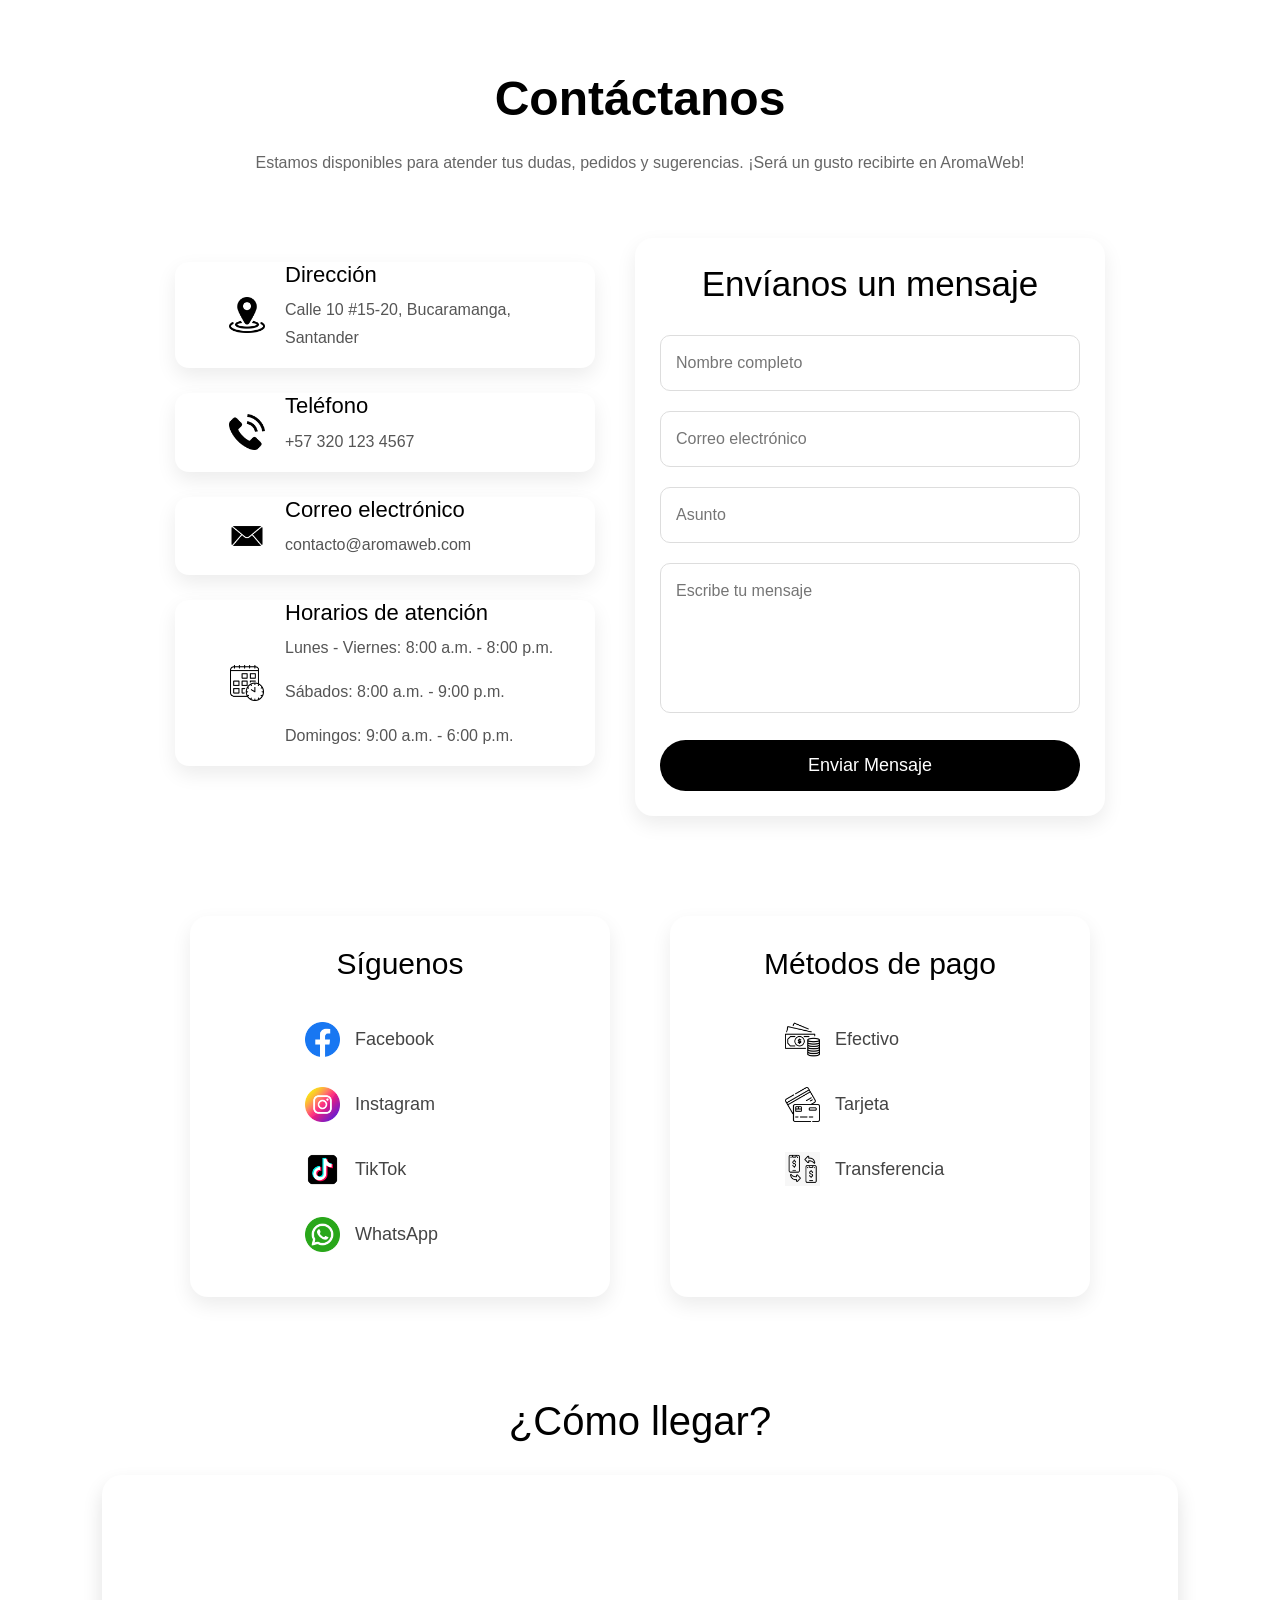
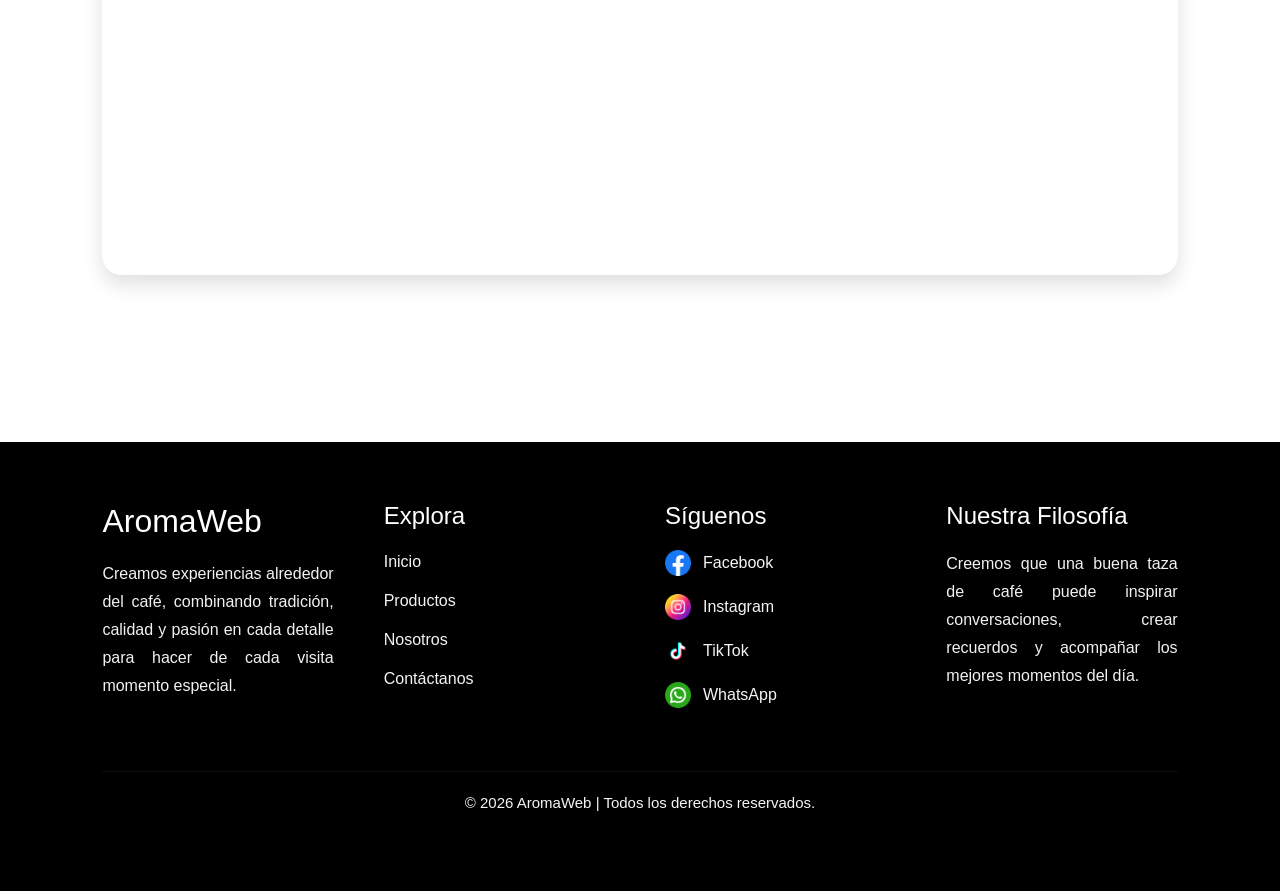
==== commit 78542077: "Conectar el footer.html y footer.js  con la página de contactos" ====
--- a/components/contactos.html
+++ b/components/contactos.html
@@ -6,6 +6,7 @@
     <title>AromaWeb</title>
     <link rel="stylesheet" href="../lib/bootstrap/css/bootstrap.min.css">
     <link rel="stylesheet" href="../css/contactos.css">
+    <link rel="stylesheet" href="../css/footer.css">
 </head>
 <body>
     <section class="contacto">
--- a/css/footer.css
+++ b/css/footer.css
@@ -0,0 +1,96 @@
+.footer{
+    background:#000000;
+    color:#fff;
+    margin-top:80px;
+    padding:60px 8%;
+}
+
+.footer-contenedor{
+    max-width:1200px;
+    margin:auto;
+    display:grid;
+    grid-template-columns:repeat(4,1fr);
+    gap:50px;
+}
+
+.footer-columna h2{
+    font-size:32px;
+    margin-bottom:20px;
+}
+
+.footer-columna h3{
+    font-size:24px;
+    margin-bottom:20px;
+}
+
+.footer-columna p{
+    color:#f2f2f2;
+    line-height:28px;
+    text-align:justify;
+}
+
+.footer-columna ul{
+    list-style:none;
+    padding:0;
+}
+
+.footer-columna ul li{
+    margin-bottom:15px;
+}
+
+.footer-columna ul li a{
+    text-decoration:none;
+    color:#f5f5f5;
+    transition:.3s;
+}
+
+.footer-columna ul li a:hover{
+    color:#000000;
+    padding-left:8px;
+}
+
+.footer hr{
+    border:none;
+    height:1px;
+    background:rgba(255,255,255,.2);
+    margin:45px 0 20px;
+}
+
+.footer-copy{
+    text-align:center;
+    color:#f5f5f5;
+    font-size:15px;
+}
+
+.red-footer{
+    display:flex;
+    align-items:center;
+    gap:12px;
+    margin-bottom:18px;
+}
+
+.red-footer img{
+    width:26px;
+    height:26px;
+    object-fit:contain;
+}
+
+.red-footer span{
+    color:#f5f5f5;
+    transition:.3s;
+    cursor:pointer;
+}
+
+.red-footer:hover span{
+    color:#000000;
+    padding-left:6px;
+}
+
+.footer-columna ul li a{
+    transition:.3s;
+}
+
+.footer-columna ul li a:hover{
+    color:#000000;
+    padding-left:6px;
+}
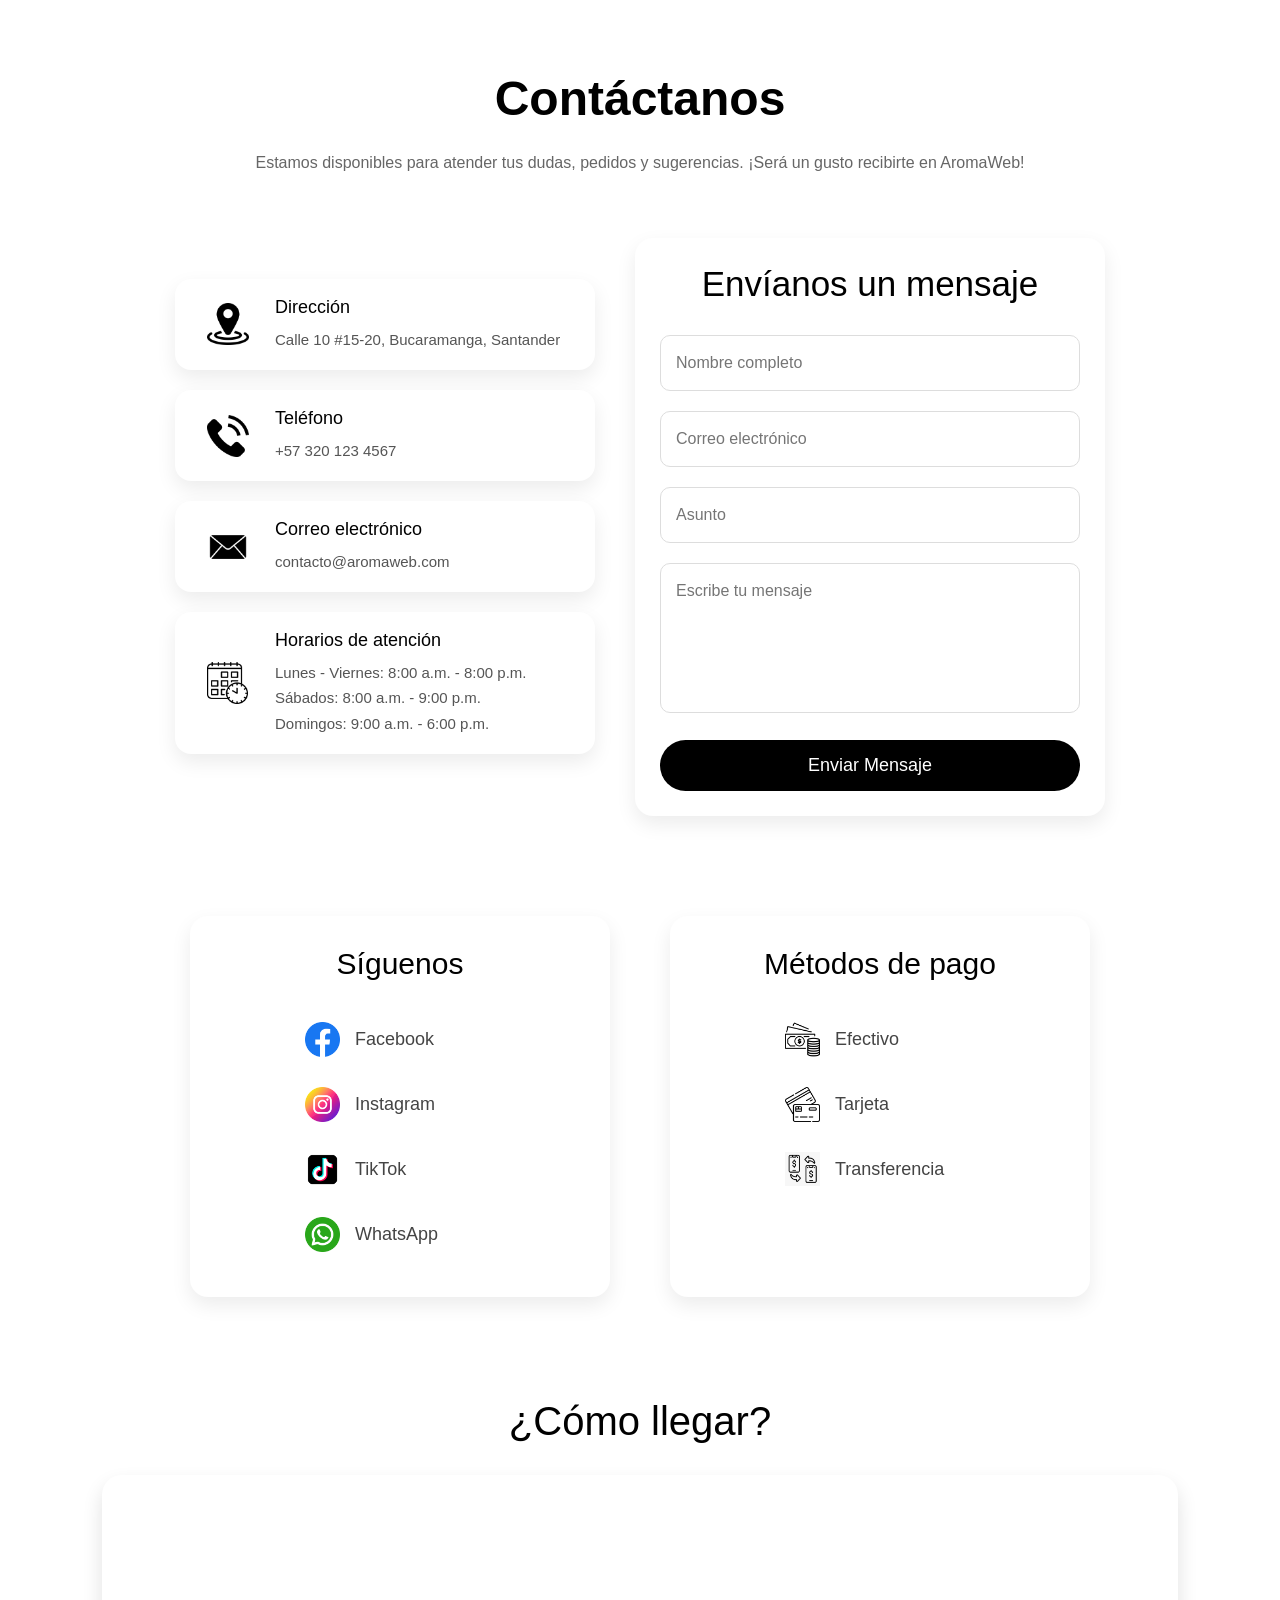
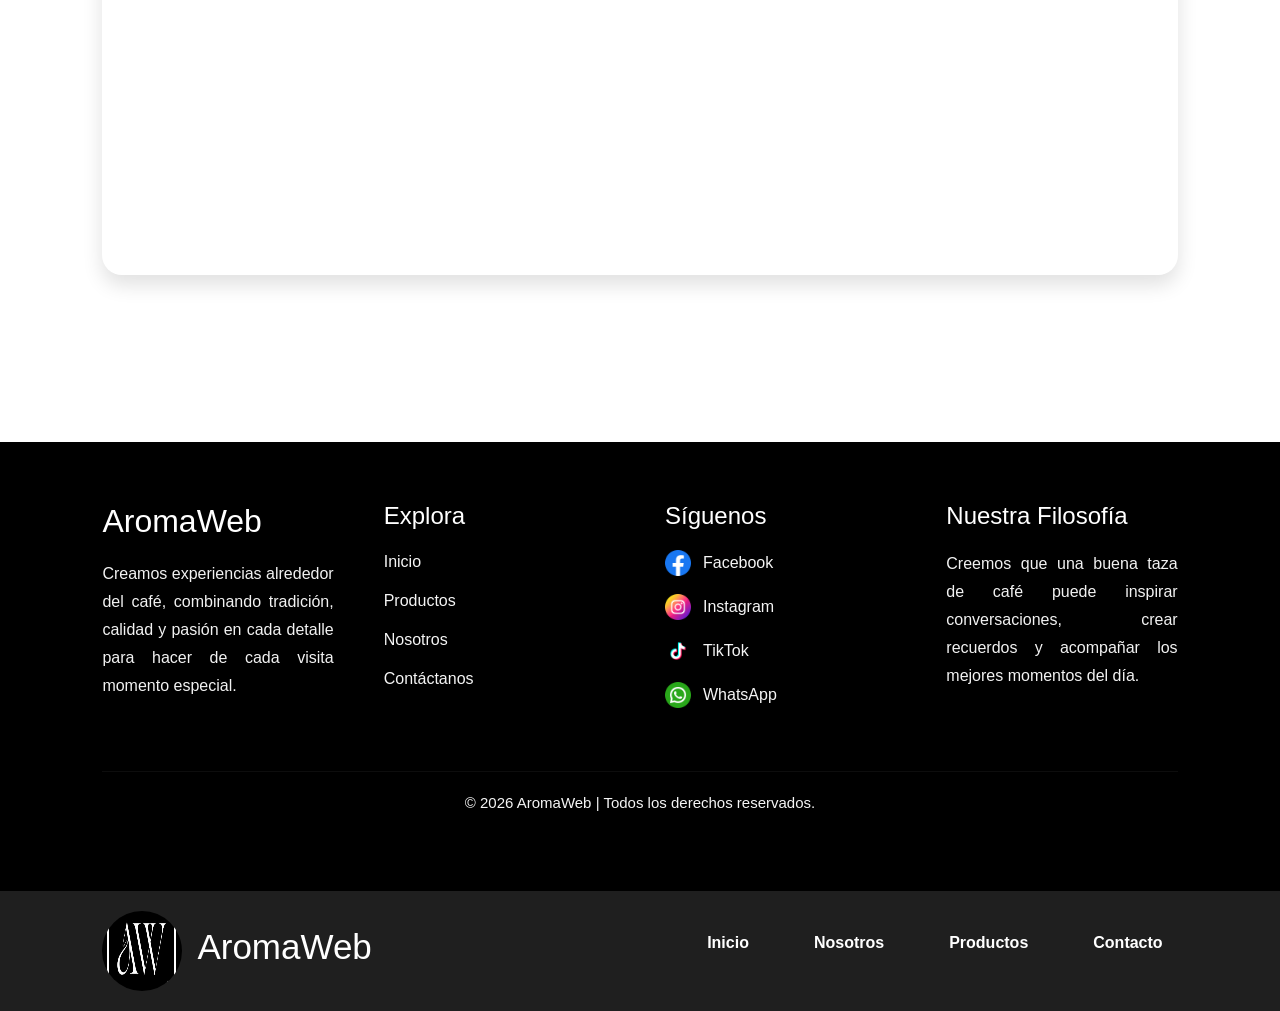
==== commit 4b6f782d: "Integrar el navbar en todas las páginas del sitio" ====
--- a/components/contactos.html
+++ b/components/contactos.html
@@ -119,6 +119,11 @@
     </section>
     
     <div id="footer"></div>
+
+    <div id="navbar"></div> 
+    
+    <script> fetch('nav.html') .then(response=> response.text()) .then(data => { document.getElementById('navbar').innerHTML = data; }); </script>
+
     <script src="../js/footer.js"></script>
 
     <script src="../lib/bootstrap/js/bootstrap.bundle.min.js"></script> 
--- a/css/contactos.css
+++ b/css/contactos.css
@@ -52,16 +52,15 @@
 
 .card-contacto{
     display: grid;
-    grid-template-columns: 60px auto;
-    justify-content: center;
+    grid-template-columns: 55px 1fr;
     align-items: center;
+    justify-content: center;
     column-gap: 20px;
     background: #fff;
-    padding: 14px 18 px;
-    margin-bottom: 25px;
-    border-radius: 14px;
+    padding: 18px 25px;
+    margin-bottom: 20px;
+    border-radius: 16px;
     box-shadow: 0 8px 20px rgba(0,0,0,.08);
-    transition: .4s;
 }
 
 .card-contacto:hover{
@@ -70,25 +69,29 @@
 }
 
 .card-contacto img{
-    width: 36px;
-    height: 36px;
+    width: 42px;
+    height: 42px;
     object-fit: contain;
-    justify-self: end;
+    justify-self: center;
 }
 
 .card-contacto div{
-    width: 280px;
+    display: flex;
+    flex-direction: column;
+    justify-content: center;
 }
 
 .card-contacto h3{
+    font-size: 18px;
     color: #000000;
     margin-bottom: 8px;
-    font-size: 22px;
 }
 
 .card-contacto p{
+    font-size: 15px;
+    line-height: 1.7;
     color: #555;
-    line-height: 28px;
+    margin: 0;
 }
 
 .formulario{
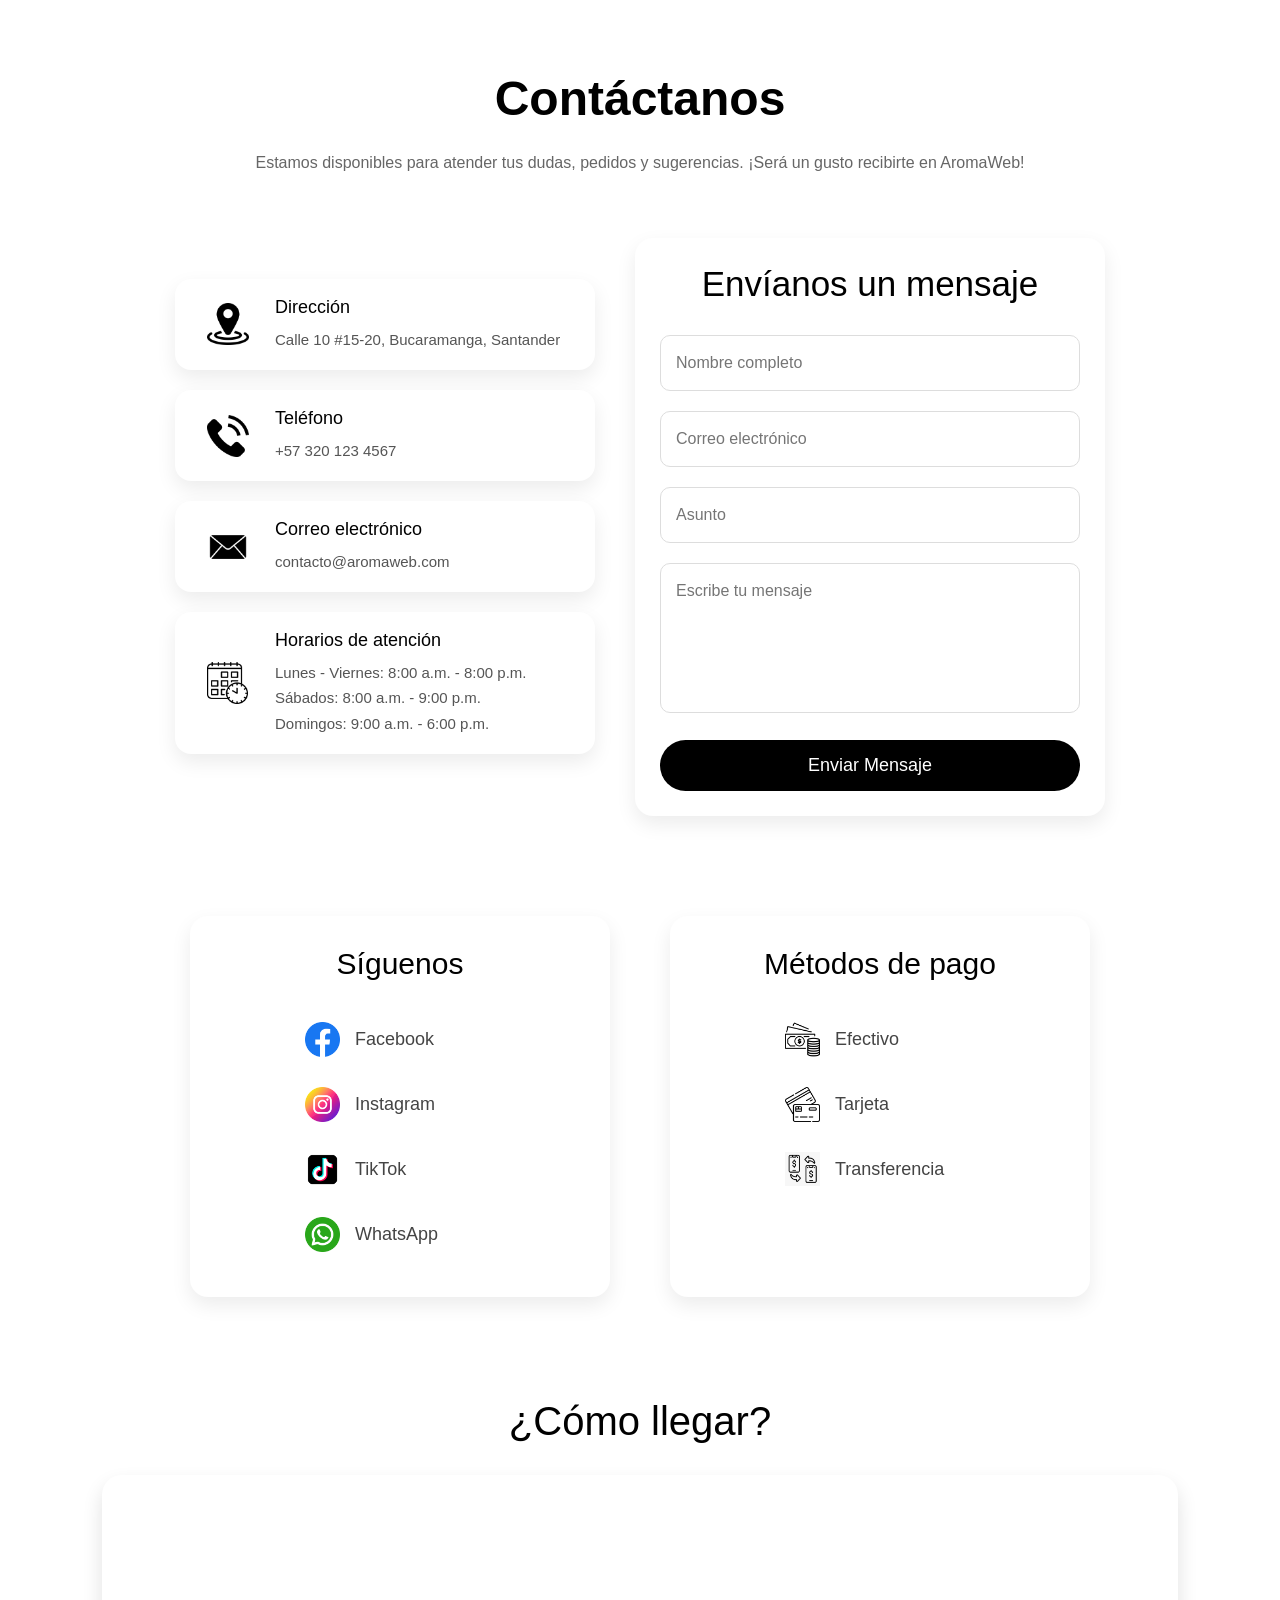
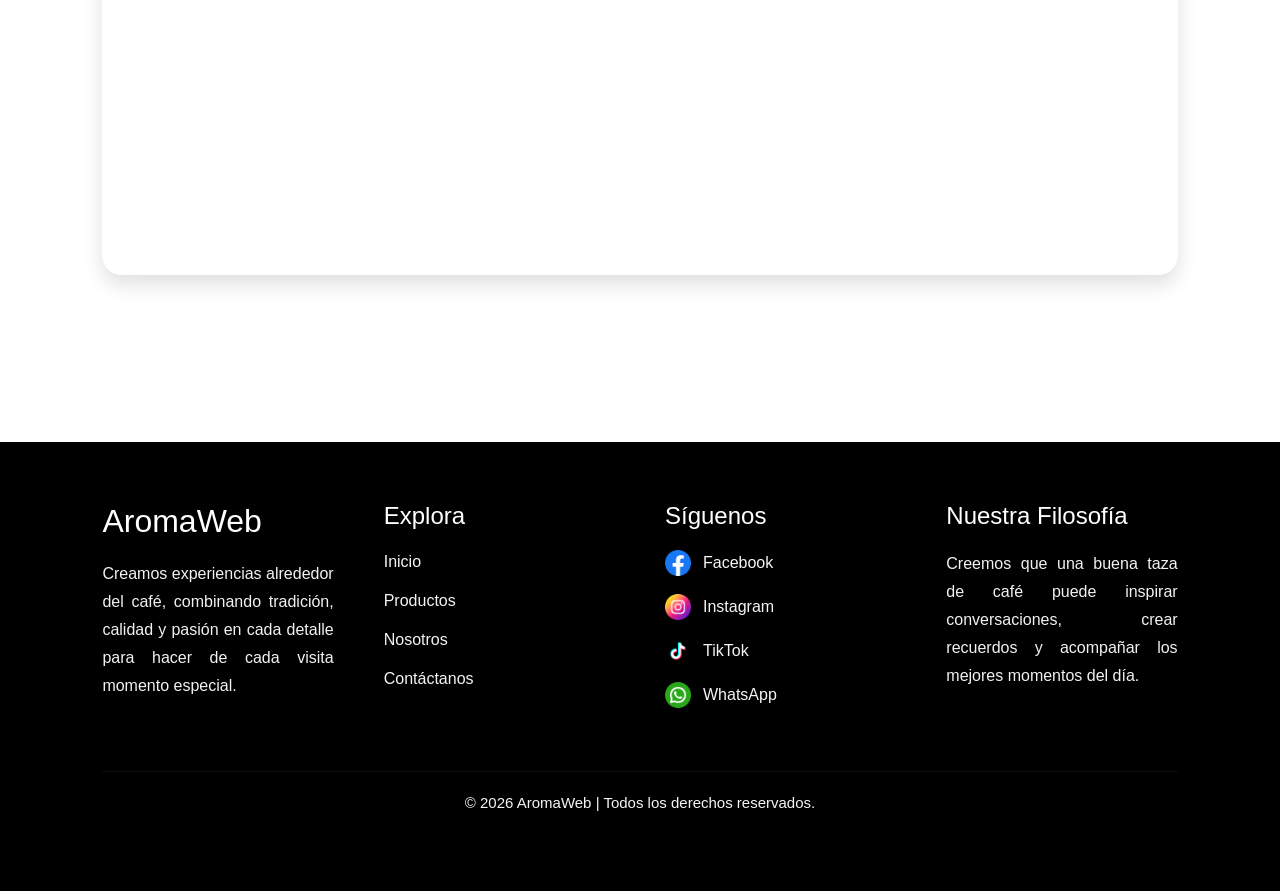
==== commit 6aed6e3f: "Conectar el nav.html y nav.js con la página de contactos" ====
--- a/components/contactos.html
+++ b/components/contactos.html
@@ -9,6 +9,9 @@
     <link rel="stylesheet" href="../css/footer.css">
 </head>
 <body>
+
+    <div id="navbar"></div>
+
     <section class="contacto">
 
         <div class="titulo-contacto">
@@ -120,12 +123,8 @@
     
     <div id="footer"></div>
 
-    <div id="navbar"></div> 
-    
-    <script> fetch('nav.html') .then(response=> response.text()) .then(data => { document.getElementById('navbar').innerHTML = data; }); </script>
-
+    <script src="../js/nav.js"></script>
     <script src="../js/footer.js"></script>
-
     <script src="../lib/bootstrap/js/bootstrap.bundle.min.js"></script> 
 </body>
 </html>
